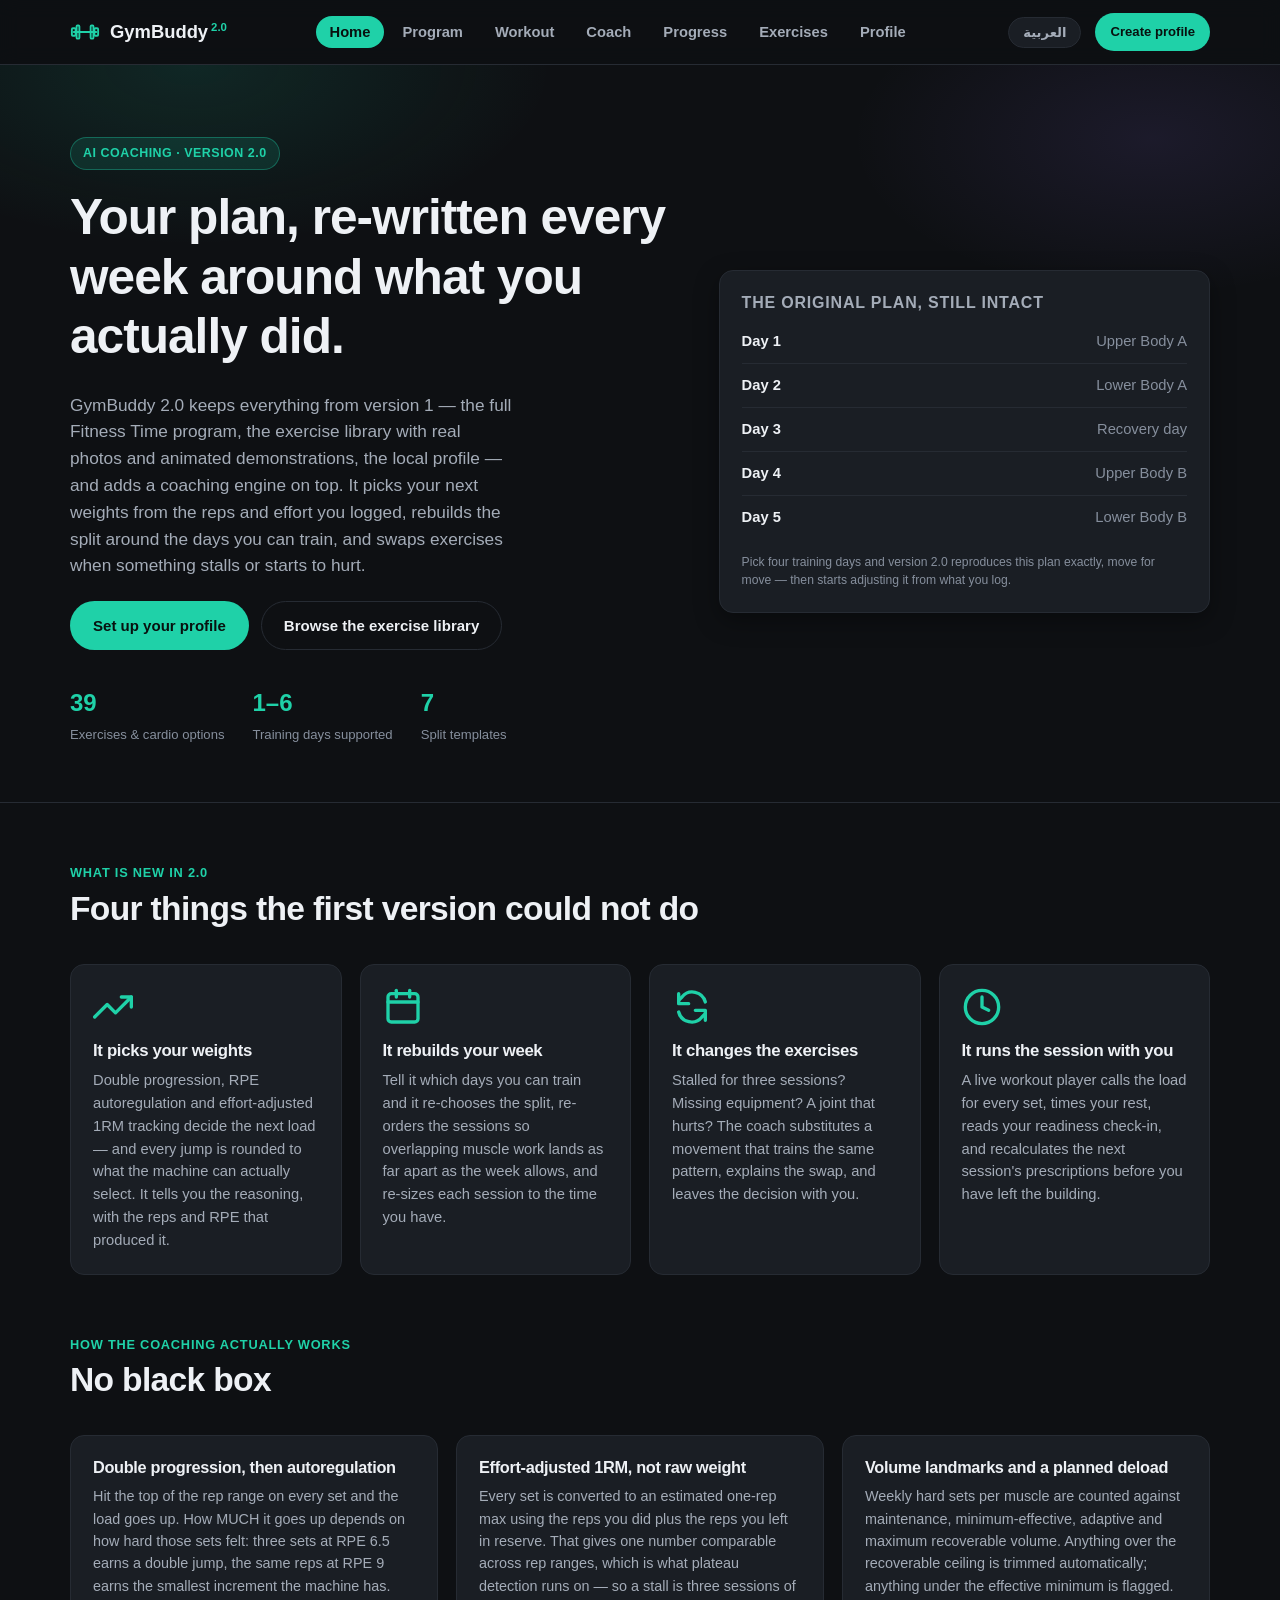
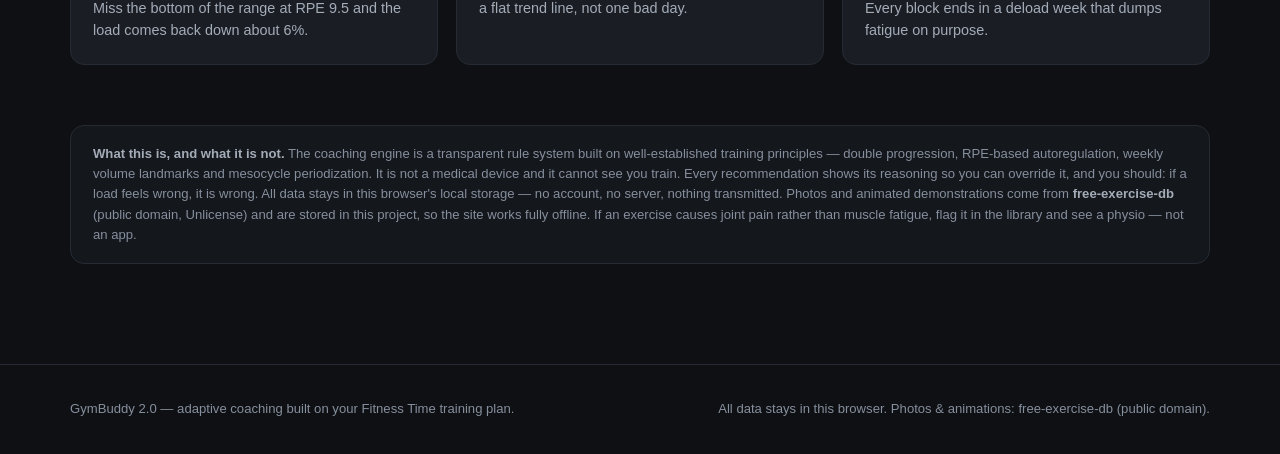
==== index.html @ 2e991cfe "Add Arabic with full RTL support, and fix what the site audit found Arabic ------ The whole app runs" ====
<!DOCTYPE html>
<html lang="en">
<head>
<meta charset="UTF-8">
<meta name="viewport" content="width=device-width, initial-scale=1.0">
<meta name="description" content="Adaptive AI coaching that picks your weights, rebuilds your split around your days, and adapts your workouts.">
<title data-i18n="home.metaTitle">GymBuddy 2.0 — Adaptive AI Coaching for Your Training Plan</title>
<link rel="icon" type="image/svg+xml" href="assets/img/favicon.svg">
<link rel="stylesheet" href="css/style.css">
</head>
<body>

<main id="main">
<header class="hero">
  <div class="wrap hero-grid">
    <div>
      <div class="eyebrow" data-i18n="home.eyebrow"></div>
      <h1 data-i18n="home.title"></h1>
      <p class="lead" data-i18n="home.lead"></p>
      <div class="hero-actions" id="heroActions"></div>
      <div class="hero-stats" id="heroStats"></div>
    </div>
    <div class="hero-card" id="heroCard"></div>
  </div>
</header>

<section>
  <div class="wrap">
    <div class="section-head">
      <div class="kicker" data-i18n="home.newTitle"></div>
      <h2 data-i18n="home.newSub"></h2>
    </div>
    <div class="grid grid-4">
      <div class="card feature-card">
        <svg class="icon" viewBox="0 0 24 24" fill="none" stroke="currentColor" stroke-width="2" stroke-linecap="round" stroke-linejoin="round"><polyline points="23 6 13.5 15.5 8.5 10.5 1 18"/><polyline points="17 6 23 6 23 12"/></svg>
        <h3 data-i18n="home.f1t"></h3>
        <p data-i18n="home.f1b"></p>
      </div>
      <div class="card feature-card">
        <svg class="icon" viewBox="0 0 24 24" fill="none" stroke="currentColor" stroke-width="2" stroke-linecap="round" stroke-linejoin="round"><rect x="3" y="4" width="18" height="17" rx="2"/><line x1="3" y1="9" x2="21" y2="9"/><line x1="8" y1="2" x2="8" y2="6"/><line x1="16" y1="2" x2="16" y2="6"/></svg>
        <h3 data-i18n="home.f2t"></h3>
        <p data-i18n="home.f2b"></p>
      </div>
      <div class="card feature-card">
        <svg class="icon" viewBox="0 0 24 24" fill="none" stroke="currentColor" stroke-width="2" stroke-linecap="round" stroke-linejoin="round"><path d="M4 4v6h6"/><path d="M20 20v-6h-6"/><path d="M20 9A8 8 0 0 0 6 6L4 8"/><path d="M4 15a8 8 0 0 0 14 3l2-2"/></svg>
        <h3 data-i18n="home.f3t"></h3>
        <p data-i18n="home.f3b"></p>
      </div>
      <div class="card feature-card">
        <svg class="icon" viewBox="0 0 24 24" fill="none" stroke="currentColor" stroke-width="2" stroke-linecap="round" stroke-linejoin="round"><circle cx="12" cy="12" r="10"/><polyline points="12 6 12 12 16 14"/></svg>
        <h3 data-i18n="home.f4t"></h3>
        <p data-i18n="home.f4b"></p>
      </div>
    </div>
  </div>
</section>

<section style="padding-top:0;">
  <div class="wrap">
    <div class="section-head">
      <div class="kicker" data-i18n="home.howTitle"></div>
      <h2 data-i18n="home.howSub"></h2>
    </div>
    <div class="grid grid-3" id="explainGrid"></div>
  </div>
</section>

<section style="padding-top:0;">
  <div class="wrap">
    <div class="disclaimer"><b data-i18n="home.disclaimerTitle"></b> <span data-i18n-html="home.disclaimer"></span></div>
  </div>
</section>
</main>

<script src="js/i18n.js"></script>
<script src="js/i18n/en.js"></script>
<script src="js/i18n/ar.js"></script>
<script src="js/i18n/content.ar.js"></script>
<script src="js/data.js"></script>
<script src="js/templates.js"></script>
<script src="js/engine/periodization.js"></script>
<script src="js/engine/progression.js"></script>
<script src="js/engine/scheduler.js"></script>
<script src="js/engine/adaptation.js"></script>
<script src="js/engine/coach.js"></script>
<script src="js/storage.js"></script>
<script src="js/ui.js"></script>
<script src="js/pages/index.js"></script>
</body>
</html>
---- css/style.css ----
/* ============================================================
   GymBuddy — Gymverse-inspired dark fitness theme
   ============================================================ */

:root{
  --bg: #0e1013;
  --bg-alt: #14171c;
  --card: #1a1e24;
  --card-hover: #20252c;
  --border: #262b33;
  --text: #eef1f5;
  --text-dim: #a4acb8;
  /* Was #6b7280, which measured 3.46:1 on a card — under the 4.5:1 AA floor
     for the body text it is actually used for (hints, sub-labels, table
     headers). #868f9d clears 4.7:1 against every surface in the theme. */
  --text-faint: #868f9d;
  --accent: #1fd1a8;
  --accent-dark: #14a884;
  --accent-soft: rgba(31,209,168,.12);
  --danger: #ff6b6b;
  --warn: #ffd43b;
  --radius: 14px;
  --radius-sm: 8px;
  --shadow: 0 8px 24px rgba(0,0,0,.35);
  --maxw: 1180px;
  font-family: -apple-system, BlinkMacSystemFont, "Segoe UI", Roboto, Helvetica, Arial, sans-serif;
}

*{ box-sizing: border-box; }
/* Form controls do not inherit typography from the page unless told to. Left
   alone they fall back to the browser default — which for a textarea is
   monospace, and monospace breaks Arabic letter joining. */
input, select, textarea, button{ font-family: inherit; font-size: inherit; }
html{ scroll-behavior: smooth; }
body{
  margin:0;
  background: var(--bg);
  color: var(--text);
  line-height: 1.55;
  -webkit-font-smoothing: antialiased;
}
img,svg{ display:block; max-width:100%; }
a{ color: inherit; text-decoration:none; }
h1,h2,h3,h4{ line-height:1.2; margin:0 0 .5em; font-weight:800; letter-spacing:-.02em; }
p{ margin:0 0 1em; color: var(--text-dim); }
ul{ margin:0; padding:0; }
button{ font-family:inherit; }

.wrap{
  max-width: var(--maxw);
  margin: 0 auto;
  padding: 0 20px;
}

/* ---------- Nav ---------- */
.nav{
  position: sticky; top:0; z-index: 50;
  background: rgba(14,16,19,.85);
  backdrop-filter: blur(10px);
  border-bottom: 1px solid var(--border);
}
.nav .wrap{
  display:flex; align-items:center; justify-content:space-between;
  height: 64px;
}
.brand{ display:flex; align-items:center; gap:10px; font-weight:800; font-size:1.15rem; }
.brand .mark{ width:30px; height:30px; color: var(--accent); }
.nav-links{ display:flex; gap:4px; list-style:none; align-items:center; }
.nav-links a{
  padding: 8px 14px; border-radius: 999px; font-weight:600; font-size:.92rem;
  color: var(--text-dim); transition:.15s;
}
.nav-links a:hover{ color: var(--text); background: var(--card); }
.nav-links a.active{ color:#08110f; background: var(--accent); }
.nav-toggle{ display:none; background:none; border:1px solid var(--border); color:var(--text); border-radius:8px; padding:8px 10px; }

/* Below 560px the header cannot fit a brand, a menu button, a language switch
   AND a call-to-action button: the CTA was running 53px past the viewport.
   It is redundant there anyway — Profile is in the menu, and every gated page
   already shows its own "set up your profile" button. */
@media (max-width: 560px){
  .nav .wrap{ gap:8px; padding:0 14px; }
  .brand{ font-size:1rem; min-width:0; }
  .brand .mark{ width:26px; height:26px; }
  .nav .wrap > .btn-primary{ display:none; }
  .lang-switch{ padding:6px 11px; font-size:.78rem; }
}

@media (max-width: 1020px){
  .nav-toggle{ display:block; }
  .nav-links{
    position:absolute; top:64px; left:0; right:0; flex-direction:column; align-items:stretch;
    background: var(--bg-alt); border-bottom:1px solid var(--border); padding:10px; gap:2px;
    display:none; z-index:60;
  }
  .nav-links.open{ display:flex; }
  .nav-links a{ padding:12px 14px; }
}

/* ---------- Hero ---------- */
.hero{
  padding: 72px 0 56px;
  background:
    radial-gradient(600px 300px at 15% 0%, var(--accent-soft), transparent 60%),
    radial-gradient(500px 260px at 90% 10%, rgba(151,117,250,.10), transparent 60%);
  border-bottom: 1px solid var(--border);
}
.hero-grid{ display:grid; grid-template-columns: 1.1fr .9fr; gap: 48px; align-items:center; }
@media (max-width: 860px){ .hero-grid{ grid-template-columns: 1fr; } }
.eyebrow{
  display:inline-flex; align-items:center; gap:8px;
  color: var(--accent); background: var(--accent-soft);
  border:1px solid rgba(31,209,168,.35);
  padding:6px 12px; border-radius:999px; font-size:.78rem; font-weight:700;
  letter-spacing:.04em; text-transform:uppercase; margin-bottom:18px;
}
.hero h1{ font-size: clamp(2rem, 5vw, 3.1rem); }
.hero .lead{ font-size:1.08rem; max-width: 46ch; }
.hero-actions{ display:flex; gap:12px; flex-wrap:wrap; margin-top:22px; }
.hero-stats{ display:flex; gap:28px; margin-top:34px; flex-wrap:wrap; }
.hero-stats .stat b{ display:block; font-size:1.5rem; color:var(--accent); }
.hero-stats .stat span{ color:var(--text-faint); font-size:.82rem; }

.hero-card{
  background: var(--card); border:1px solid var(--border); border-radius: var(--radius);
  padding: 22px; box-shadow: var(--shadow);
}
.hero-card h3, .hero-card h2{ font-size:1rem; color:var(--text-dim); text-transform:uppercase; letter-spacing:.05em; margin:0 0 .5em; }
.hero-card .day-row{ display:flex; justify-content:space-between; padding:10px 0; border-top:1px solid var(--border); font-size:.92rem; }
.hero-card .day-row:first-of-type{ border-top:none; }
.hero-card .day-row b{ color:var(--text); }
.hero-card .day-row span{ color:var(--text-faint); }

/* ---------- Buttons ---------- */
.btn{
  display:inline-flex; align-items:center; justify-content:center; gap:8px;
  padding: 12px 22px; border-radius: 999px; font-weight:700; font-size:.94rem;
  border:1px solid transparent; cursor:pointer; transition:.15s; white-space:nowrap;
}
.btn-primary{ background: var(--accent); color:#08110f; }
.btn-primary:hover{ background: var(--accent-dark); }
.btn-ghost{ background: transparent; border-color: var(--border); color: var(--text); }
.btn-ghost:hover{ background: var(--card); }
.btn-danger{ background: transparent; border-color: rgba(255,107,107,.4); color: var(--danger); }
.btn-danger:hover{ background: rgba(255,107,107,.1); }
.btn-sm{ padding:8px 14px; font-size:.82rem; }
.btn:disabled{ opacity:.5; cursor:not-allowed; }

/* ---------- Sections ---------- */
section{ padding: 60px 0; }
.section-head{ max-width: 640px; margin-bottom: 34px; }
.section-head .kicker{ color: var(--accent); font-weight:700; font-size:.8rem; text-transform:uppercase; letter-spacing:.06em; }
.section-head h2{ font-size: clamp(1.5rem, 3vw, 2.1rem); margin-top:6px; }

.grid{ display:grid; gap:18px; }
.grid-3{ grid-template-columns: repeat(3, 1fr); }
.grid-4{ grid-template-columns: repeat(4, 1fr); }
@media (max-width:900px){ .grid-3,.grid-4{ grid-template-columns: repeat(2,1fr); } }
@media (max-width:600px){ .grid-3,.grid-4{ grid-template-columns: 1fr; } }

.card{
  background: var(--card); border:1px solid var(--border); border-radius: var(--radius);
  padding: 22px; transition:.15s;
}
.card:hover{ border-color: rgba(31,209,168,.35); }
.feature-card .icon{ width:40px; height:40px; color: var(--accent); margin-bottom:14px; }
.feature-card h3{ font-size:1.05rem; }
.feature-card p{ font-size:.92rem; margin:0; }

/* ---------- Badges / tags ---------- */
.badge{
  display:inline-flex; align-items:center; gap:6px;
  padding:4px 10px; border-radius:999px; font-size:.72rem; font-weight:700;
  text-transform:uppercase; letter-spacing:.03em;
  background: color-mix(in srgb, var(--accent-cat, var(--accent)) 16%, transparent);
  color: var(--accent-cat, var(--accent));
  border:1px solid color-mix(in srgb, var(--accent-cat, var(--accent)) 35%, transparent);
}

/* ---------- Filters bar ---------- */
.filters{ display:flex; flex-wrap:wrap; gap:8px; margin-bottom: 26px; }
.chip{
  padding:8px 16px; border-radius:999px; background: var(--card); border:1px solid var(--border);
  color: var(--text-dim); font-size:.84rem; font-weight:600; cursor:pointer; transition:.15s;
}
.chip:hover{ color: var(--text); }
.chip.active{ background: var(--accent); border-color: var(--accent); color:#08110f; }
.search-input{
  flex:1; min-width:180px; background: var(--card); border:1px solid var(--border); color:var(--text);
  padding:10px 16px; border-radius:999px; font-size:.9rem;
}
.search-input:focus{ outline:2px solid var(--accent); }

/* ---------- Exercise cards ---------- */
.ex-card{
  background: var(--card); border:1px solid var(--border); border-radius: var(--radius);
  overflow:hidden; cursor:pointer; transition:.15s; display:flex; flex-direction:column;
}
.ex-card:hover{ transform: translateY(-3px); border-color: color-mix(in srgb, var(--accent-cat) 50%, var(--border)); box-shadow: var(--shadow); }
.ex-media{
  position: relative; overflow: hidden;
  aspect-ratio: 4/3; background: var(--bg-alt);
  display:flex; align-items:center; justify-content:center;
  border-bottom:1px solid var(--border);
  color: var(--accent-cat, var(--accent));
}
.ex-media .ex-photo{
  width:100%; height:100%; object-fit: cover; display:block;
  transition: transform .25s ease;
}
.ex-card:hover .ex-media .ex-photo{ transform: scale(1.04); }
.ex-media .play-badge{
  position:absolute; right:8px; bottom:8px; z-index:2;
  background: rgba(8,17,15,.78); color: var(--accent);
  border:1px solid rgba(31,209,168,.4);
  padding:3px 9px; border-radius:999px; font-size:.68rem; font-weight:800;
  letter-spacing:.04em; backdrop-filter: blur(4px);
}
.ex-card:hover .ex-media .play-badge{ background: var(--accent); color:#08110f; border-color: var(--accent); }
/* SVG diagram fallback, shown only if a photo fails to load */
.ex-media .icon-fallback{ display:none; }
.ex-media .icon-fallback svg{ width:56%; height:56%; }
.ex-card.no-photo .ex-media .ex-photo,
.ex-card.no-photo .ex-media .play-badge{ display:none; }
.ex-card.no-photo .ex-media .icon-fallback{
  display:flex; align-items:center; justify-content:center; width:100%; height:100%;
}

/* Animated demonstration inside the detail modal */
.gif-figure{ margin:0 0 20px; }
.gif-figure img{
  width:100%; border-radius: var(--radius-sm); border:1px solid var(--border);
  background: var(--card); display:block;
}
.gif-figure figcaption{
  margin-top:8px; font-size:.78rem; color: var(--text-faint); line-height:1.45;
}
.ex-body{ padding:16px; display:flex; flex-direction:column; gap:8px; flex:1; }
.ex-body h3{ font-size:1rem; margin:0; }
.ex-meta{ display:flex; gap:6px; flex-wrap:wrap; }
.ex-sets{ margin-top:auto; font-size:.82rem; color: var(--text-faint); }
.ex-sets b{ color: var(--text-dim); }

/* ---------- Modal ---------- */
.modal-overlay{
  position: fixed; inset:0; background: rgba(5,6,8,.7); backdrop-filter: blur(3px);
  display:none; align-items:flex-start; justify-content:center; padding: 40px 16px; z-index:100; overflow-y:auto;
}
.modal-overlay.open{ display:flex; }
.modal{
  position: relative;
  background: var(--bg-alt); border:1px solid var(--border); border-radius: var(--radius);
  max-width: 640px; width:100%; box-shadow: var(--shadow); animation: pop .15s ease-out;
}
@keyframes pop{ from{ transform: translateY(8px); opacity:0; } to{ transform:none; opacity:1; } }
.modal-head{ display:flex; align-items:flex-start; justify-content:space-between; padding: 20px 22px; border-bottom:1px solid var(--border); gap:16px; }
.modal-head .m-icon{ width:64px; height:64px; flex:none; padding:10px; border-radius: var(--radius-sm); background: var(--card); color: var(--accent-cat, var(--accent)); }
.modal-close{ background:none; border:none; color: var(--text-faint); font-size:1.4rem; cursor:pointer; line-height:1; padding:4px; }
.modal-close:hover{ color: var(--text); }
.modal-body{ padding: 20px 22px 26px; }
.modal-body h4{ font-size:.78rem; text-transform:uppercase; letter-spacing:.05em; color: var(--text-faint); margin:18px 0 8px; }
.modal-body h4:first-child{ margin-top:0; }
.modal-body ol, .modal-body ul.tips{ margin:0; padding-inline-start: 20px; color: var(--text-dim); font-size:.92rem; }
.modal-body ol li, .modal-body ul.tips li{ margin-bottom:6px; }
.source-note{ margin-top:18px; padding:10px 14px; background: var(--card); border:1px solid var(--border); border-radius: var(--radius-sm); font-size:.78rem; color: var(--text-faint); }

/* ---------- Program page ---------- */
.day-card{ background: var(--card); border:1px solid var(--border); border-radius: var(--radius); margin-bottom:18px; overflow:hidden; }
.day-head{ display:flex; align-items:center; justify-content:space-between; padding:18px 22px; background: var(--bg-alt); border-bottom:1px solid var(--border); gap: 14px; flex-wrap:wrap; }
.day-head h3{ margin:0; font-size:1.1rem; }
.day-head .day-sub{ color: var(--text-faint); font-size:.82rem; }
.day-progress{ display:flex; align-items:center; gap:10px; font-size:.8rem; color: var(--text-dim); }
.day-progress .bar{ width:110px; height:6px; background: var(--border); border-radius:99px; overflow:hidden; }
.day-progress .bar i{ display:block; height:100%; background: var(--accent); width:0%; transition:.2s; }

table.ex-table{ width:100%; border-collapse: collapse; }
table.ex-table th{ text-align:start; font-size:.72rem; text-transform:uppercase; letter-spacing:.05em; color: var(--text-faint); padding:10px 22px; border-bottom:1px solid var(--border); }
table.ex-table td{ padding: 12px 22px; border-bottom:1px solid var(--border); font-size:.92rem; }
table.ex-table tr:last-child td{ border-bottom:none; }
table.ex-table tr:hover td{ background: rgba(255,255,255,.02); }
.ex-name-link{ font-weight:600; cursor:pointer; display:flex; align-items:center; gap:12px; }
.ex-name-link:hover{ color: var(--accent); }
.row-thumb{
  width:52px; height:39px; flex:none; object-fit: cover;
  border-radius:6px; border:1px solid var(--border); background: var(--bg-alt);
}
.ex-name-link:hover .row-thumb{ border-color: var(--accent); }
.check-cell{ width:36px; }
.check{ width:20px; height:20px; border-radius:6px; border:1.5px solid var(--border); background:transparent; cursor:pointer; display:flex; align-items:center; justify-content:center; color:#08110f; }
.check.done{ background: var(--accent); border-color: var(--accent); }
.rest-row td{ padding: 20px 22px; color: var(--text-dim); font-style: italic; }

.notes-box{ background: var(--card); border:1px solid var(--border); border-radius: var(--radius); padding: 22px; }
.notes-box ul{ padding-inline-start:20px; color: var(--text-dim); font-size:.92rem; }
.notes-box li{ margin-bottom:8px; }
.guideline-grid{ display:grid; grid-template-columns: repeat(2,1fr); gap:14px; }
@media (max-width:700px){ .guideline-grid{ grid-template-columns:1fr; } }
.guideline{ background: var(--card); border:1px solid var(--border); border-radius: var(--radius-sm); padding:16px; }
.guideline b{ display:block; color: var(--accent); font-size:.8rem; text-transform:uppercase; letter-spacing:.04em; margin-bottom:6px; }
.guideline p{ margin:0; font-size:.88rem; }

/* ---------- Forms ---------- */
.form-grid{ display:grid; grid-template-columns: repeat(2,1fr); gap:14px; }
@media (max-width:600px){ .form-grid{ grid-template-columns:1fr; } }
.field{ display:flex; flex-direction:column; gap:6px; }
.field.full{ grid-column: 1 / -1; }
.field label{ font-size:.78rem; color: var(--text-faint); font-weight:600; }
.field input, .field select{
  background: var(--bg-alt); border:1px solid var(--border); color: var(--text);
  padding:10px 12px; border-radius: var(--radius-sm); font-size:.92rem;
}
.field input:focus, .field select:focus{ outline:2px solid var(--accent); }
.hint{ font-size:.76rem; color: var(--text-faint); }
.form-actions{ display:flex; gap:10px; margin-top:18px; flex-wrap:wrap; }

/* ---------- Profile page ---------- */
.profile-empty{ text-align:center; padding: 70px 20px; }
.profile-empty .icon-lg{ width:64px; height:64px; margin:0 auto 18px; color: var(--accent); }
.profile-shell{ display:grid; grid-template-columns: 300px 1fr; gap: 22px; align-items:start; }
/* Grid and flex children default to min-width:auto, which lets a single long
   word push a column wider than the viewport. */
.profile-shell > *, .workout-shell > *, .session-grid > *, .kpi-grid > *{ min-width: 0; }
.ex-line .nm, .rx-name, .log-entry .n{ min-width: 0; }
@media (max-width:860px){ .profile-shell{ grid-template-columns:1fr; } }
.profile-card{ text-align:center; }
.avatar{
  width:78px; height:78px; border-radius:50%; margin: 0 auto 14px;
  background: linear-gradient(135deg, var(--accent), #14a884);
  display:flex; align-items:center; justify-content:center; font-weight:800; font-size:1.6rem; color:#08110f;
}
.profile-card .name{ font-size:1.15rem; font-weight:800; }
.profile-card .meta{ color: var(--text-faint); font-size:.84rem; margin-bottom:16px; }
.profile-switch{ margin-top:16px; padding-top:16px; border-top:1px solid var(--border); text-align:start; }
.profile-switch .plist{ list-style:none; display:flex; flex-direction:column; gap:6px; margin-bottom:10px; }
.profile-switch .plist button{ width:100%; text-align:start; background: var(--bg-alt); border:1px solid var(--border); color:var(--text-dim); padding:8px 10px; border-radius:8px; cursor:pointer; font-size:.84rem; }
.profile-switch .plist button.active{ border-color: var(--accent); color: var(--text); }

.stat-row{ display:grid; grid-template-columns: repeat(4,1fr); gap:14px; margin-bottom:20px; }
@media (max-width:700px){ .stat-row{ grid-template-columns: repeat(2,1fr); } }
.stat-tile{ background: var(--card); border:1px solid var(--border); border-radius: var(--radius-sm); padding:16px; }
.stat-tile b{ display:block; font-size:1.4rem; }
.stat-tile span{ color: var(--text-faint); font-size:.76rem; text-transform:uppercase; letter-spacing:.04em; }

.tabs{ display:flex; gap:4px; border-bottom:1px solid var(--border); margin-bottom:20px; }
.tab-btn{ background:none; border:none; color: var(--text-faint); padding:10px 16px; font-weight:700; cursor:pointer; font-size:.9rem; border-bottom:2px solid transparent; }
.tab-btn.active{ color: var(--text); border-color: var(--accent); }
.tab-panel{ display:none; }
.tab-panel.active{ display:block; }

.weight-form{ display:flex; gap:10px; margin-bottom:18px; flex-wrap:wrap; align-items:flex-end; }
table.log-table{ width:100%; border-collapse: collapse; font-size:.88rem; }
table.log-table th{ text-align:start; color: var(--text-faint); font-size:.72rem; text-transform:uppercase; padding:8px 4px; border-bottom:1px solid var(--border); }
table.log-table td{ padding:8px 4px; border-bottom:1px solid var(--border); color: var(--text-dim); }

canvas#weightChart{ width:100%; height:180px; margin-bottom:18px; }

/* ---------- Disclaimer / footer ---------- */
.disclaimer{ background: var(--bg-alt); border:1px solid var(--border); border-radius: var(--radius); padding:18px 22px; font-size:.82rem; color: var(--text-faint); }
.disclaimer b{ color: var(--text-dim); }

footer{ border-top:1px solid var(--border); padding: 34px 0; margin-top: 40px; }
footer .wrap{ display:flex; justify-content:space-between; align-items:center; flex-wrap:wrap; gap:12px; color: var(--text-faint); font-size:.82rem; }

.empty-state{ text-align:center; padding: 40px 20px; color: var(--text-faint); }

/* ============================================================================
   ==  GymBuddy 2.0 — coaching UI  ============================================
   ============================================================================
   Everything above is the v1 theme, unchanged. Below are the components the
   coaching features needed: the nav user chip, coach cards, the prescription
   table, the live workout player, volume bars and the analytics grid.
   ============================================================================ */

:root{
  --good: #1fd1a8;
  --good-soft: rgba(31,209,168,.13);
  --warn-soft: rgba(255,212,59,.12);
  --danger-soft: rgba(255,107,107,.12);
  --info: #4dabf7;
  --info-soft: rgba(77,171,247,.12);
  --purple: #9775fa;
}

/* ---------- Nav additions ---------- */
.brand .ver{
  font-size:.62em; vertical-align:super; color:var(--accent);
  margin-left:3px; letter-spacing:0;
}
.nav .wrap{ gap:14px; }
.nav-links{ flex:1; justify-content:center; }
.nav-user{
  display:flex; align-items:center; gap:9px; padding:5px 12px 5px 6px;
  border:1px solid var(--border); border-radius:999px; background:var(--card);
  transition:.15s; flex:none;
}
.nav-user:hover{ border-color:var(--accent); }
.nav-avatar{
  width:28px; height:28px; border-radius:50%; flex:none;
  background:linear-gradient(135deg,var(--accent),var(--accent-dark));
  color:#08110f; font-weight:800; font-size:.85rem;
  display:flex; align-items:center; justify-content:center;
}
.nav-user-meta{ display:flex; flex-direction:column; line-height:1.15; }
.nav-user-meta b{ font-size:.82rem; }
.nav-user-meta span{ font-size:.68rem; color:var(--text-faint); }
@media (max-width:1080px){ .nav-user-meta{ display:none; } .nav-user{ padding:5px; } }
@media (max-width:860px){ .nav-links{ justify-content:flex-start; } }

/* ---------- Gate / empty ---------- */
.gate{ text-align:center; padding:80px 20px; max-width:520px; margin:0 auto; }
.gate svg{ width:56px; height:56px; margin:0 auto 18px; color:var(--accent); }
.gate p{ margin-bottom:22px; }

/* ---------- Toast ---------- */
.toast-host{ position:fixed; left:50%; bottom:26px; transform:translateX(-50%); z-index:400; pointer-events:none; }
.toast{
  background:var(--bg-alt); border:1px solid var(--border); border-left:3px solid var(--accent);
  color:var(--text); padding:12px 18px; border-radius:var(--radius-sm);
  box-shadow:var(--shadow); font-size:.9rem; max-width:88vw;
  animation:toastIn .18s ease-out;
}
.toast.error{ border-left-color:var(--danger); }
.toast.warn{ border-left-color:var(--warn); }
@keyframes toastIn{ from{ transform:translateY(10px); opacity:0; } to{ transform:none; opacity:1; } }

/* ---------- Pills & badges ---------- */
.pill{
  display:inline-flex; align-items:center; gap:5px; padding:3px 10px; border-radius:999px;
  font-size:.7rem; font-weight:800; text-transform:uppercase; letter-spacing:.04em; white-space:nowrap;
}
.pill.good{ background:var(--good-soft); color:var(--good); border:1px solid rgba(31,209,168,.32); }
.pill.warn{ background:var(--warn-soft); color:var(--warn); border:1px solid rgba(255,212,59,.32); }
.pill.info{ background:var(--info-soft); color:var(--info); border:1px solid rgba(77,171,247,.32); }
.pill.neutral{ background:var(--card); color:var(--text-dim); border:1px solid var(--border); }

/* ---------- Thumbnails ---------- */
.thumb{
  width:52px; height:40px; flex:none; object-fit:cover; border-radius:7px;
  border:1px solid var(--border); background:var(--bg-alt);
}
.thumb.broken{ visibility:hidden; }
.thumb.diagram{
  display:flex; align-items:center; justify-content:center;
  color:var(--accent-cat,var(--accent)); padding:5px;
}
.thumb.diagram svg{ width:100%; height:100%; }
.thumb.lg{ width:78px; height:60px; }

/* ---------- Phase strip ---------- */
.phase-strip{
  display:flex; gap:8px; margin:0 0 20px; flex-wrap:wrap;
}
.phase-week{
  flex:1; min-width:110px; padding:12px 14px; border-radius:var(--radius-sm);
  background:var(--card); border:1px solid var(--border);
}
/* The current week tints its card with accent-soft, which lifts the background
   enough that --text-faint drops to 4.08:1 — just under AA. */
.phase-week b{ display:block; font-size:.72rem; text-transform:uppercase; letter-spacing:.05em; color:var(--text-dim); }
.phase-week span{ font-size:.94rem; font-weight:700; }
.phase-week.current{ border-color:var(--accent); background:var(--accent-soft); }
.phase-week.current span{ color:var(--accent); }
.phase-week.deload{ border-style:dashed; }

.phase-banner{
  display:flex; gap:16px; align-items:flex-start;
  background:var(--card); border:1px solid var(--border); border-left:3px solid var(--accent);
  border-radius:var(--radius); padding:18px 22px; margin-bottom:24px;
}
.phase-banner.deload{ border-left-color:var(--warn); }
.phase-banner h3{ margin:0 0 6px; font-size:1rem; }
.phase-banner p{ margin:0; font-size:.9rem; }

/* ---------- Day picker ---------- */
.day-picker{ display:flex; gap:8px; flex-wrap:wrap; margin-bottom:8px; }
.day-btn{
  flex:1; min-width:72px; padding:14px 8px; border-radius:var(--radius-sm);
  background:var(--card); border:1px solid var(--border); color:var(--text-dim);
  font-weight:700; font-size:.9rem; cursor:pointer; transition:.14s; text-align:center;
}
.day-btn:hover{ color:var(--text); border-color:var(--text-faint); }
.day-btn.on{ background:var(--accent); border-color:var(--accent); color:#08110f; }
.day-btn small{ display:block; font-size:.66rem; font-weight:600; opacity:.72; margin-top:2px; }

.picker-summary{
  display:flex; gap:22px; flex-wrap:wrap; align-items:center;
  background:var(--bg-alt); border:1px solid var(--border); border-radius:var(--radius-sm);
  padding:14px 18px; margin:14px 0 6px; font-size:.88rem; color:var(--text-dim);
}
.picker-summary b{ color:var(--text); }

/* ---------- Coach cards ---------- */
.coach-list{ display:flex; flex-direction:column; gap:14px; }
.coach-card{
  background:var(--card); border:1px solid var(--border); border-left:3px solid var(--border);
  border-radius:var(--radius); padding:18px 20px;
}
.coach-card.sev-action{ border-left-color:var(--accent); background:linear-gradient(90deg,var(--accent-soft),transparent 40%),var(--card); }
.coach-card.sev-good{ border-left-color:var(--good); }
.coach-card.sev-warn{ border-left-color:var(--warn); }
.coach-card.sev-info{ border-left-color:var(--info); }
.coach-card .ch{ display:flex; align-items:flex-start; justify-content:space-between; gap:14px; margin-bottom:8px; }
.coach-card h3{ margin:0; font-size:1rem; }
.coach-card p{ margin:0; font-size:.9rem; white-space:pre-line; }
.coach-card .ca{ display:flex; gap:10px; margin-top:14px; flex-wrap:wrap; }
.coach-cat{
  font-size:.66rem; text-transform:uppercase; letter-spacing:.06em; font-weight:800;
  color:var(--text-faint); white-space:nowrap;
}

/* ---------- Prescription table ---------- */
.rx-table{ width:100%; border-collapse:collapse; }
.rx-table th{
  text-align:start; font-size:.7rem; text-transform:uppercase; letter-spacing:.05em;
  color:var(--text-faint); padding:10px 12px; border-bottom:1px solid var(--border); font-weight:700;
}
.rx-table td{ padding:12px; border-bottom:1px solid var(--border); font-size:.9rem; vertical-align:middle; }
.rx-table tr:last-child td{ border-bottom:none; }
.rx-table tr.rx-row{ cursor:pointer; }
.rx-table tr.rx-row:hover td{ background:rgba(255,255,255,.025); }
.rx-name{ display:flex; align-items:center; gap:12px; font-weight:600; }
.rx-load{ font-weight:800; font-size:1rem; white-space:nowrap; }
.rx-load .delta{ font-size:.76rem; font-weight:700; margin-left:6px; }
.rx-load .delta.up{ color:var(--good); }
.rx-load .delta.down{ color:var(--warn); }
.rx-why{ background:var(--bg-alt); }
.rx-why td{ padding:16px 18px 18px 62px; font-size:.88rem; color:var(--text-dim); }
.rx-why .ev{
  margin-top:10px; display:flex; gap:16px; flex-wrap:wrap;
  font-size:.78rem; color:var(--text-faint); font-variant-numeric:tabular-nums;
}
.rx-why .ev b{ color:var(--text-dim); }

/* ---------- Session cards ---------- */
.session-grid{ display:grid; gap:16px; grid-template-columns:repeat(auto-fill,minmax(340px,1fr)); }
.session-card{
  background:var(--card); border:1px solid var(--border); border-radius:var(--radius); overflow:hidden;
  display:flex; flex-direction:column;
}
.session-card.today{ border-color:var(--accent); box-shadow:0 0 0 1px var(--accent-soft); }
.session-card .sh{
  padding:16px 20px; background:var(--bg-alt); border-bottom:1px solid var(--border);
  display:flex; justify-content:space-between; align-items:flex-start; gap:12px;
}
.session-card .sh h3{ margin:0 0 3px; font-size:1.02rem; }
.session-card .sh .sub{ font-size:.76rem; color:var(--text-faint); }
.session-card .sb{ padding:6px 0; flex:1; }
.session-card .sf{ padding:14px 20px; border-top:1px solid var(--border); display:flex; gap:10px; align-items:center; flex-wrap:wrap; }
.ex-line{
  display:flex; align-items:center; gap:12px; padding:9px 20px; font-size:.88rem;
}
.ex-line:hover{ background:rgba(255,255,255,.02); }
.ex-line .nm{ flex:1; min-width:0; }
.ex-line .nm b{ display:block; font-weight:600; overflow:hidden; text-overflow:ellipsis; white-space:nowrap; }
.ex-line .nm span{ font-size:.74rem; color:var(--text-faint); }
.ex-line .ld{ text-align:right; white-space:nowrap; font-variant-numeric:tabular-nums; }
.ex-line .ld b{ display:block; font-weight:800; }
.ex-line .ld span{ font-size:.72rem; color:var(--text-faint); }
.rest-card{ border-style:dashed; }
.rest-card .sb{ padding:20px; color:var(--text-dim); font-size:.9rem; font-style:italic; }

/* ---------- Volume bars ---------- */
.vol-row{ display:grid; grid-template-columns:88px 1fr 74px 92px; gap:12px; align-items:center; padding:8px 0; }
@media (max-width:640px){ .vol-row{ grid-template-columns:70px 1fr 62px; } .vol-row .vol-status{ display:none; } }
.vol-label{ font-size:.84rem; font-weight:600; }
.vol-track{ position:relative; height:12px; background:var(--bg-alt); border:1px solid var(--border); border-radius:99px; overflow:hidden; }
.vol-zone{ position:absolute; top:0; bottom:0; background:rgba(31,209,168,.12); }
.vol-mark{ position:absolute; top:-2px; bottom:-2px; width:2px; background:var(--danger); opacity:.6; z-index:2; }
.vol-fill{ position:absolute; left:0; top:0; bottom:0; border-radius:99px; background:var(--accent); }
.vol-fill.status-under, .vol-fill.status-maintenance{ background:var(--warn); }
.vol-fill.status-optimal{ background:var(--good); }
.vol-fill.status-high{ background:var(--purple); }
.vol-fill.status-excessive{ background:var(--danger); }
.vol-val{ font-size:.86rem; font-weight:700; font-variant-numeric:tabular-nums; }
.vol-val span{ font-size:.7rem; color:var(--text-faint); font-weight:600; margin-left:4px; }
.vol-status{ font-size:.68rem; text-transform:uppercase; letter-spacing:.05em; font-weight:800; }
.vol-status.status-optimal{ color:var(--good); }
.vol-status.status-under,.vol-status.status-maintenance{ color:var(--warn); }
.vol-status.status-high{ color:var(--purple); }
.vol-status.status-excessive{ color:var(--danger); }
.vol-legend{ display:flex; gap:18px; flex-wrap:wrap; font-size:.74rem; color:var(--text-faint); margin-top:14px; }

/* ---------- Live workout player ---------- */
.workout-shell{ display:grid; grid-template-columns:1fr 300px; gap:22px; align-items:start; }
@media (max-width:980px){ .workout-shell{ grid-template-columns:1fr; } }

.rest-bar{
  position:sticky; top:64px; z-index:40; margin:-8px 0 18px;
  background:var(--bg-alt); border:1px solid var(--accent); border-radius:var(--radius);
  padding:14px 20px; display:flex; align-items:center; gap:18px; box-shadow:var(--shadow);
}
.rest-bar.hidden{ display:none; }
.rest-bar .t{ font-size:1.6rem; font-weight:800; font-variant-numeric:tabular-nums; color:var(--accent); min-width:76px; }
.rest-bar .lbl{ flex:1; font-size:.86rem; color:var(--text-dim); }
.rest-bar .lbl b{ color:var(--text); display:block; }
.rest-bar .bar{ position:absolute; left:0; bottom:0; height:3px; background:var(--accent); border-radius:0 0 var(--radius) var(--radius); transition:width .3s linear; }

.wo-card{
  background:var(--card); border:1px solid var(--border); border-radius:var(--radius);
  margin-bottom:16px; overflow:hidden;
}
.wo-card.done{ opacity:.62; }
.wo-card.active{ border-color:var(--accent); }
.wo-head{ display:flex; gap:14px; padding:16px 18px; align-items:center; border-bottom:1px solid var(--border); }
.wo-head .meta{ flex:1; min-width:0; }
.wo-head h3{ margin:0 0 4px; font-size:1rem; }
.wo-head .sub{ font-size:.76rem; color:var(--text-faint); }
.wo-target{ text-align:right; white-space:nowrap; }
.wo-target b{ display:block; font-size:1.2rem; font-weight:800; }
.wo-target span{ font-size:.74rem; color:var(--text-faint); }

.wo-why{
  padding:12px 18px; background:var(--bg-alt); border-bottom:1px solid var(--border);
  font-size:.85rem; color:var(--text-dim);
}
.wo-why summary{ cursor:pointer; font-weight:700; color:var(--accent); font-size:.8rem; list-style:none; }
.wo-why summary::-webkit-details-marker{ display:none; }
.wo-why summary::before{ content:"▸ "; }
.wo-why[open] summary::before{ content:"▾ "; }
.wo-why .body{ margin-top:10px; }
.wo-cue{
  padding:11px 18px; font-size:.85rem; color:var(--accent);
  background:var(--accent-soft); border-bottom:1px solid var(--border);
}
.wo-warmup{ padding:10px 18px; font-size:.78rem; color:var(--text-faint); border-bottom:1px solid var(--border); }
.wo-warmup b{ color:var(--text-dim); }

.set-row{
  display:grid; grid-template-columns:38px 1fr 1fr 1fr auto; gap:10px;
  align-items:center; padding:10px 18px; border-bottom:1px solid var(--border);
}
.set-row:last-child{ border-bottom:none; }
.set-row.logged{ background:rgba(31,209,168,.05); }
.set-no{ font-weight:800; color:var(--text-faint); font-size:.86rem; }
.set-row .f{ display:flex; flex-direction:column; gap:3px; }
.set-row .f label{ font-size:.62rem; text-transform:uppercase; letter-spacing:.04em; color:var(--text-faint); font-weight:700; }
.set-row input, .set-row select{
  background:var(--bg-alt); border:1px solid var(--border); color:var(--text);
  padding:8px 10px; border-radius:7px; font-size:.9rem; width:100%; font-variant-numeric:tabular-nums;
}
.set-row input:focus, .set-row select:focus{ outline:2px solid var(--accent); }
.set-row .log-btn{
  background:var(--accent); border:none; color:#08110f; font-weight:800; font-size:.8rem;
  padding:9px 14px; border-radius:8px; cursor:pointer; white-space:nowrap;
}
.set-row .log-btn.undo{ background:transparent; border:1px solid var(--border); color:var(--text-faint); font-weight:700; }
@media (max-width:560px){
  .set-row{ grid-template-columns:26px 1fr 1fr 1fr; row-gap:8px; }
  .set-row .log-btn{ grid-column:1 / -1; }
}

.wo-side .card{ margin-bottom:16px; }
.wo-side h4{ font-size:.72rem; text-transform:uppercase; letter-spacing:.06em; color:var(--text-faint); margin:0 0 12px; }
.wo-progress-ring{ display:flex; align-items:center; gap:16px; }
.wo-progress-ring .num{ font-size:2rem; font-weight:800; line-height:1; }
.wo-progress-ring .num span{ font-size:.9rem; color:var(--text-faint); font-weight:600; }

.readiness-q{ margin-bottom:18px; }
.readiness-q label{ font-size:.86rem; font-weight:600; display:block; margin-bottom:8px; }
.readiness-scale{ display:flex; gap:6px; }
.readiness-scale button{
  flex:1; padding:11px 0; border-radius:8px; background:var(--bg-alt);
  border:1px solid var(--border); color:var(--text-dim); font-weight:700; cursor:pointer; transition:.12s;
}
.readiness-scale button:hover{ color:var(--text); }
.readiness-scale button.on{ background:var(--accent); border-color:var(--accent); color:#08110f; }
.readiness-ends{ display:flex; justify-content:space-between; font-size:.7rem; color:var(--text-faint); margin-top:5px; }

/* ---------- Analytics ---------- */
.kpi-grid{ display:grid; grid-template-columns:repeat(auto-fit,minmax(160px,1fr)); gap:14px; margin-bottom:26px; }
.kpi{ background:var(--card); border:1px solid var(--border); border-radius:var(--radius-sm); padding:18px; }
.kpi b{ display:block; font-size:1.7rem; font-weight:800; line-height:1.1; }
.kpi span{ font-size:.72rem; text-transform:uppercase; letter-spacing:.05em; color:var(--text-faint); }
.kpi .sub{ font-size:.76rem; color:var(--text-dim); margin-top:6px; text-transform:none; letter-spacing:0; }
.chart-card{ background:var(--card); border:1px solid var(--border); border-radius:var(--radius); padding:20px; margin-bottom:18px; }
.chart-card h3{ font-size:1rem; margin:0 0 4px; }
.chart-card .hint{ margin-bottom:14px; }
canvas.chart{ width:100%; display:block; }

.log-entry{
  display:flex; gap:16px; align-items:center; padding:14px 0; border-bottom:1px solid var(--border);
  flex-wrap:wrap;
}
.log-entry:last-child{ border-bottom:none; }
.log-entry .d{ width:96px; flex:none; font-size:.8rem; color:var(--text-faint); }
.log-entry .n{ flex:1; min-width:160px; font-weight:600; font-size:.92rem; }
.log-entry .n span{ display:block; font-weight:400; font-size:.78rem; color:var(--text-faint); }
.log-entry .s{ display:flex; gap:18px; font-size:.8rem; color:var(--text-dim); font-variant-numeric:tabular-nums; }
.log-entry .s b{ display:block; color:var(--text); font-size:.95rem; }

/* ---------- Settings ---------- */
.settings-group{ margin-bottom:30px; }
.settings-group > h3{ font-size:1rem; margin:0 0 4px; }
.settings-group > .hint{ margin-bottom:14px; }
.toggle-grid{ display:grid; grid-template-columns:repeat(auto-fit,minmax(180px,1fr)); gap:10px; }
.toggle{
  display:flex; align-items:center; gap:10px; padding:12px 14px; cursor:pointer;
  background:var(--card); border:1px solid var(--border); border-radius:var(--radius-sm); font-size:.88rem;
}
.toggle input{ accent-color:var(--accent); width:16px; height:16px; }
.toggle.on{ border-color:var(--accent); }
.seg{ display:flex; gap:6px; flex-wrap:wrap; }
.seg button{
  padding:10px 18px; border-radius:999px; background:var(--card); border:1px solid var(--border);
  color:var(--text-dim); font-weight:700; font-size:.85rem; cursor:pointer; transition:.14s;
}
.seg button.on{ background:var(--accent); border-color:var(--accent); color:#08110f; }

/* ---------- Misc ---------- */
.modal.wide{ max-width:820px; }
.split-note{
  background:var(--accent-soft); border:1px solid rgba(31,209,168,.28);
  border-radius:var(--radius-sm); padding:14px 18px; font-size:.88rem; color:var(--text-dim);
  margin-bottom:20px;
}
.split-note b{ color:var(--accent); }
.inline-actions{ display:flex; gap:10px; flex-wrap:wrap; margin-top:16px; }
.muted{ color:var(--text-faint); }
.nowrap{ white-space:nowrap; }
.tnum{ font-variant-numeric:tabular-nums; }

/* ============================================================================
   ==  Right-to-left & bilingual typography  ==================================
   ============================================================================
   Arabic is not "English with the text right-aligned". The whole layout
   mirrors: the nav runs the other way, progress bars fill from the right,
   borders that mark the left edge of a card move to its right edge.

   Most of the work is done by writing the base layout in logical properties
   (inline-start / inline-end) rather than left / right, so the browser mirrors
   it for free. What follows are the cases that genuinely cannot mirror
   automatically — anything positioned absolutely, anything drawn from a
   percentage, and anything that must stay left-to-right even in Arabic.
   ============================================================================ */

/* ---------- Arabic typography ----------
   No web fonts: the site works offline and makes zero external requests, so
   this leans on the Arabic system faces that ship with every major OS.
   Arabic glyphs sit smaller than Latin at the same point size and have taller
   ascenders, so the scale and leading are nudged up to compensate. */
:root.rtl,
[dir="rtl"] {
  font-family: "Noto Sans Arabic", "Segoe UI", Tahoma, "Geeza Pro", "Arabic Typesetting",
               -apple-system, BlinkMacSystemFont, Roboto, Helvetica, Arial, sans-serif;
}
[dir="rtl"] body { line-height: 1.75; letter-spacing: 0; }
[dir="rtl"] h1, [dir="rtl"] h2, [dir="rtl"] h3, [dir="rtl"] h4 {
  letter-spacing: 0;             /* negative tracking mangles Arabic joining */
  line-height: 1.4;
}
/* Arabic has no letter case, so uppercasing is a no-op that only widens the
   tracking and breaks the joins. */
[dir="rtl"] .kicker, [dir="rtl"] .badge, [dir="rtl"] .pill,
[dir="rtl"] .stat-tile span, [dir="rtl"] .kpi span, [dir="rtl"] .vol-status,
[dir="rtl"] .coach-cat, [dir="rtl"] .set-row .f label, [dir="rtl"] .wo-side h4,
[dir="rtl"] table.ex-table th, [dir="rtl"] .rx-table th, [dir="rtl"] .log-table th,
[dir="rtl"] .modal-body h4, [dir="rtl"] .guideline b, [dir="rtl"] .phase-week b,
[dir="rtl"] .section-head .kicker {
  text-transform: none;
  letter-spacing: 0;
}

/* ---------- Things that must stay left-to-right ----------
   Numbers, times, weights and RPE values read the same in both languages, and
   a clock or a set of plate numbers reversed is simply wrong. */
[dir="rtl"] .tnum,
[dir="rtl"] .rest-bar .t,
[dir="rtl"] input[type="number"],
[dir="rtl"] input[type="email"],
[dir="rtl"] .set-row input,
[dir="rtl"] .set-row select,
[dir="rtl"] canvas + .hint .tnum {
  direction: ltr;
  text-align: start;
}
[dir="rtl"] .set-row .f label { text-align: start; }

/* ---------- Skip link ---------- */
.skip-link {
  position: absolute; inset-inline-start: 8px; top: -60px; z-index: 100;
  background: var(--accent); color: #08110f; font-weight: 800;
  padding: 10px 18px; border-radius: 0 0 8px 8px; transition: top .15s;
}
.skip-link:focus { top: 0; }

/* ---------- Language switch ---------- */
.lang-switch {
  flex: none; background: var(--card); border: 1px solid var(--border);
  color: var(--text-dim); border-radius: 999px; padding: 7px 14px;
  font-weight: 700; font-size: .82rem; cursor: pointer; transition: .15s;
  font-family: "Noto Sans Arabic", "Segoe UI", Tahoma, system-ui, sans-serif;
}
.lang-switch:hover { color: var(--text); border-color: var(--accent); }
.lang-switch[lang="en"] { font-family: inherit; }

/* ---------- Mirrored layout ---------- */
[dir="rtl"] .nav-links { padding-inline-start: 0; }

/* Cards and callouts marked by a coloured edge: the edge follows the text. */
[dir="rtl"] .coach-card { border-left-width: 1px; border-right: 3px solid var(--border); }
[dir="rtl"] .coach-card.sev-action { border-right-color: var(--accent);
  background: linear-gradient(-90deg, var(--accent-soft), transparent 40%), var(--card); }
[dir="rtl"] .coach-card.sev-good { border-right-color: var(--good); }
[dir="rtl"] .coach-card.sev-warn { border-right-color: var(--warn); }
[dir="rtl"] .coach-card.sev-info { border-right-color: var(--info); }
[dir="rtl"] .phase-banner { border-left-width: 1px; border-right: 3px solid var(--accent); }
[dir="rtl"] .phase-banner.deload { border-right-color: var(--warn); }
[dir="rtl"] .toast { border-left-width: 1px; border-right: 3px solid var(--accent); }
[dir="rtl"] .toast.error { border-right-color: var(--danger); }
[dir="rtl"] .toast.warn { border-right-color: var(--warn); }
[dir="rtl"] .tab-btn { }

/* Bars fill from the inline start, which is the right in Arabic. */
[dir="rtl"] .vol-fill,
[dir="rtl"] .vol-zone,
[dir="rtl"] .rest-bar .bar { left: auto; right: 0; }
[dir="rtl"] .vol-zone { right: auto; }
[dir="rtl"] .day-progress .bar i,
[dir="rtl"] .wo-progress-ring .bar i { margin-inline-start: auto; }

/* Absolutely positioned decoration. */
[dir="rtl"] .modal-close { right: auto !important; left: 16px; }
[dir="rtl"] .ex-media .play-badge { right: auto; left: 8px; }

/* The disclosure caret points the other way. */
[dir="rtl"] .wo-why summary::before { content: "◂ "; }
[dir="rtl"] .wo-why[open] summary::before { content: "▾ "; }

/* Lists indent from the correct side. */
[dir="rtl"] .modal-body ol,
[dir="rtl"] .modal-body ul.tips,
[dir="rtl"] .notes-box ul,
[dir="rtl"] ul, [dir="rtl"] ol {
  padding-left: 0; padding-right: 20px;
}
[dir="rtl"] .profile-switch .plist { padding-right: 0; }
[dir="rtl"] .profile-switch .plist button { text-align: right; }
[dir="rtl"] .rx-why td { padding: 16px 18px 18px; }
[dir="rtl"] .rx-table th, [dir="rtl"] .rx-table td,
[dir="rtl"] table.ex-table th, [dir="rtl"] table.ex-table td,
[dir="rtl"] table.log-table th, [dir="rtl"] table.log-table td { text-align: right; }

/* The hero's radial gradients read as a light source; mirror them too. */
[dir="rtl"] .hero {
  background:
    radial-gradient(600px 300px at 85% 0%, var(--accent-soft), transparent 60%),
    radial-gradient(500px 260px at 10% 10%, rgba(151,117,250,.10), transparent 60%);
}

/* ---------- Focus visibility ----------
   The theme relied on the browser default, which is nearly invisible on a dark
   background. Keyboard users need to be able to see where they are. */
:where(a, button, input, select, textarea, [tabindex]):focus-visible {
  outline: 2px solid var(--accent);
  outline-offset: 2px;
  border-radius: 4px;
}
.day-btn:focus-visible, .chip:focus-visible, .seg button:focus-visible,
.readiness-scale button:focus-visible { outline-offset: 1px; }

/* ---------- Reduced motion ----------
   Respect the OS setting: the hover zoom, the modal pop and the rest-bar
   sweep are decoration, not information. */
@media (prefers-reduced-motion: reduce) {
  *, *::before, *::after {
    animation-duration: .001ms !important;
    animation-iteration-count: 1 !important;
    transition-duration: .001ms !important;
    scroll-behavior: auto !important;
  }
  .ex-card:hover { transform: none; }
  .ex-card:hover .ex-media .ex-photo { transform: none; }
}

/* ---------- Print ----------
   People do print their program and take it to the gym. */
@media print {
  .nav, footer, .toast-host, .rest-bar, .day-picker, .filters,
  .btn, .lang-switch, .skip-link { display: none !important; }
  body { background: #fff; color: #000; }
  .card, .session-card, .day-card, .coach-card, .chart-card {
    border-color: #ccc; background: #fff; break-inside: avoid;
  }
  a { color: #000; text-decoration: none; }
}
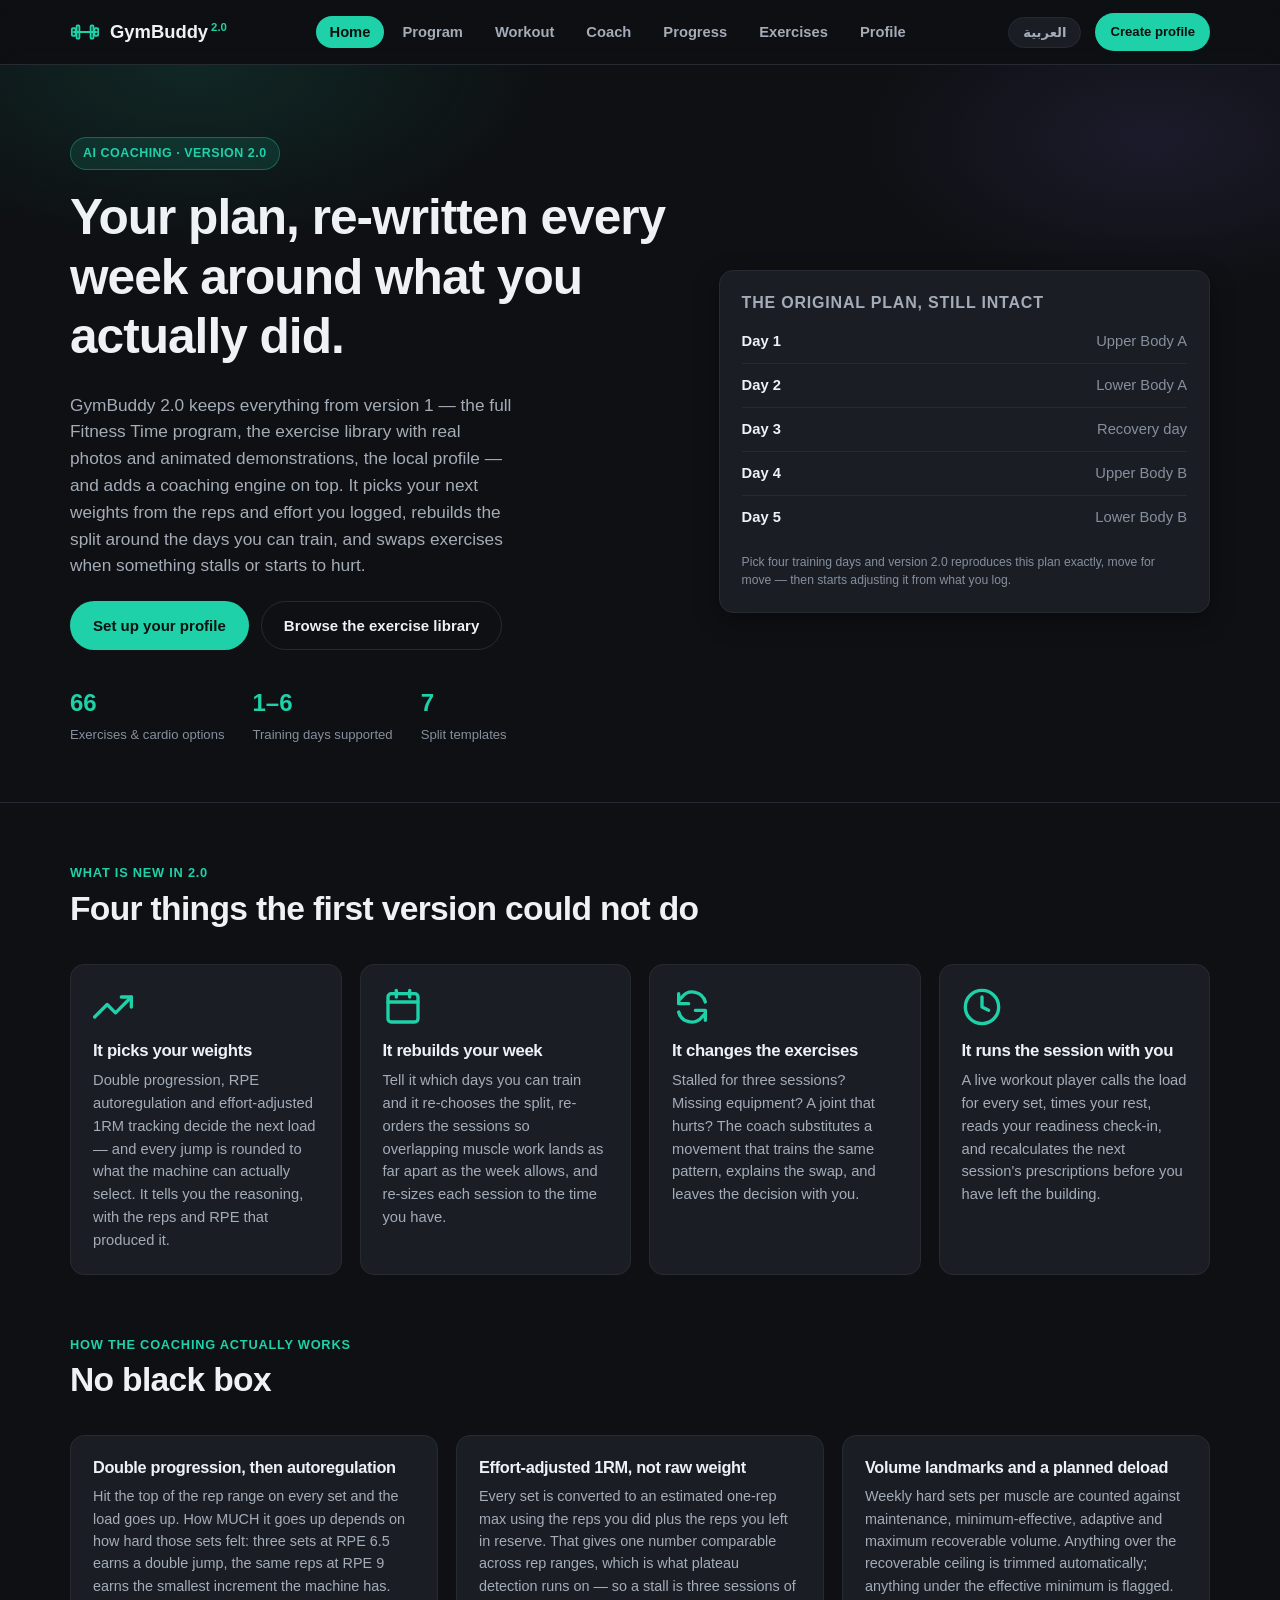
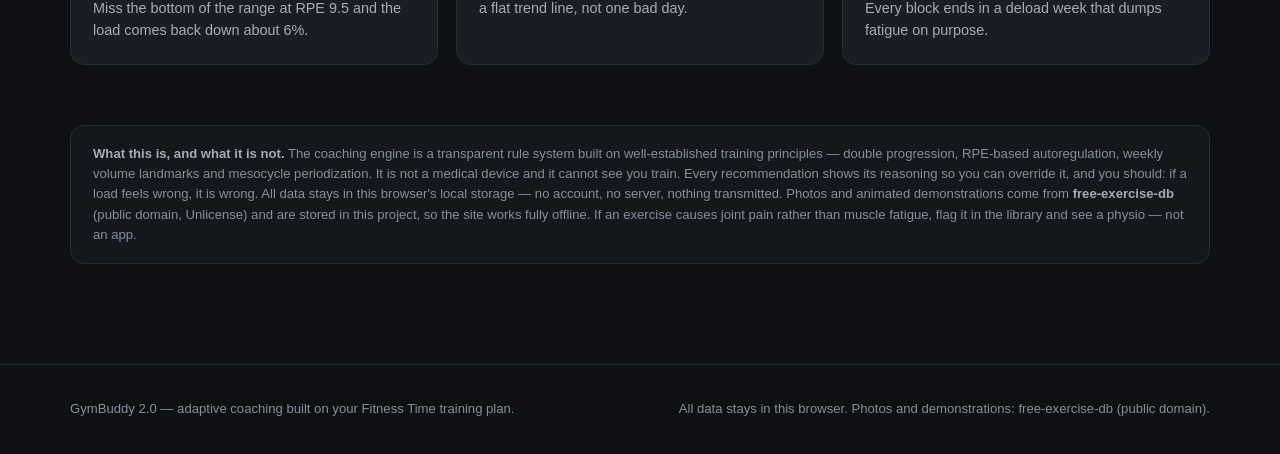
==== commit feea64e6: "Expand the library to 66 exercises with video, and give the coach cross-session analysis Media -----" ====
--- a/index.html
+++ b/index.html
@@ -81,6 +81,7 @@
 <script src="js/engine/periodization.js"></script>
 <script src="js/engine/progression.js"></script>
 <script src="js/engine/scheduler.js"></script>
+<script src="js/engine/analysis.js"></script>
 <script src="js/engine/adaptation.js"></script>
 <script src="js/engine/coach.js"></script>
 <script src="js/storage.js"></script>
--- a/css/style.css
+++ b/css/style.css
@@ -208,6 +208,7 @@
   width:100%; height:100%; object-fit: cover; display:block;
   transition: transform .25s ease;
 }
+.ex-media video.ex-photo{ transform:none; }
 .ex-card:hover .ex-media .ex-photo{ transform: scale(1.04); }
 .ex-media .play-badge{
   position:absolute; right:8px; bottom:8px; z-index:2;
@@ -226,13 +227,13 @@
   display:flex; align-items:center; justify-content:center; width:100%; height:100%;
 }
 
-/* Animated demonstration inside the detail modal */
-.gif-figure{ margin:0 0 20px; }
-.gif-figure img{
+/* Silent looping demonstration inside the detail view */
+.clip-figure{ margin:0 0 20px; }
+.clip-figure .ex-clip{
   width:100%; border-radius: var(--radius-sm); border:1px solid var(--border);
-  background: var(--card); display:block;
-}
-.gif-figure figcaption{
+  background: var(--card); display:block; aspect-ratio: 3/2; object-fit: cover;
+}
+.clip-figure figcaption{
   margin-top:8px; font-size:.78rem; color: var(--text-faint); line-height:1.45;
 }
 .ex-body{ padding:16px; display:flex; flex-direction:column; gap:8px; flex:1; }
@@ -438,6 +439,7 @@
   width:52px; height:40px; flex:none; object-fit:cover; border-radius:7px;
   border:1px solid var(--border); background:var(--bg-alt);
 }
+video.thumb{ display:block; }
 .thumb.broken{ visibility:hidden; }
 .thumb.diagram{
   display:flex; align-items:center; justify-content:center;
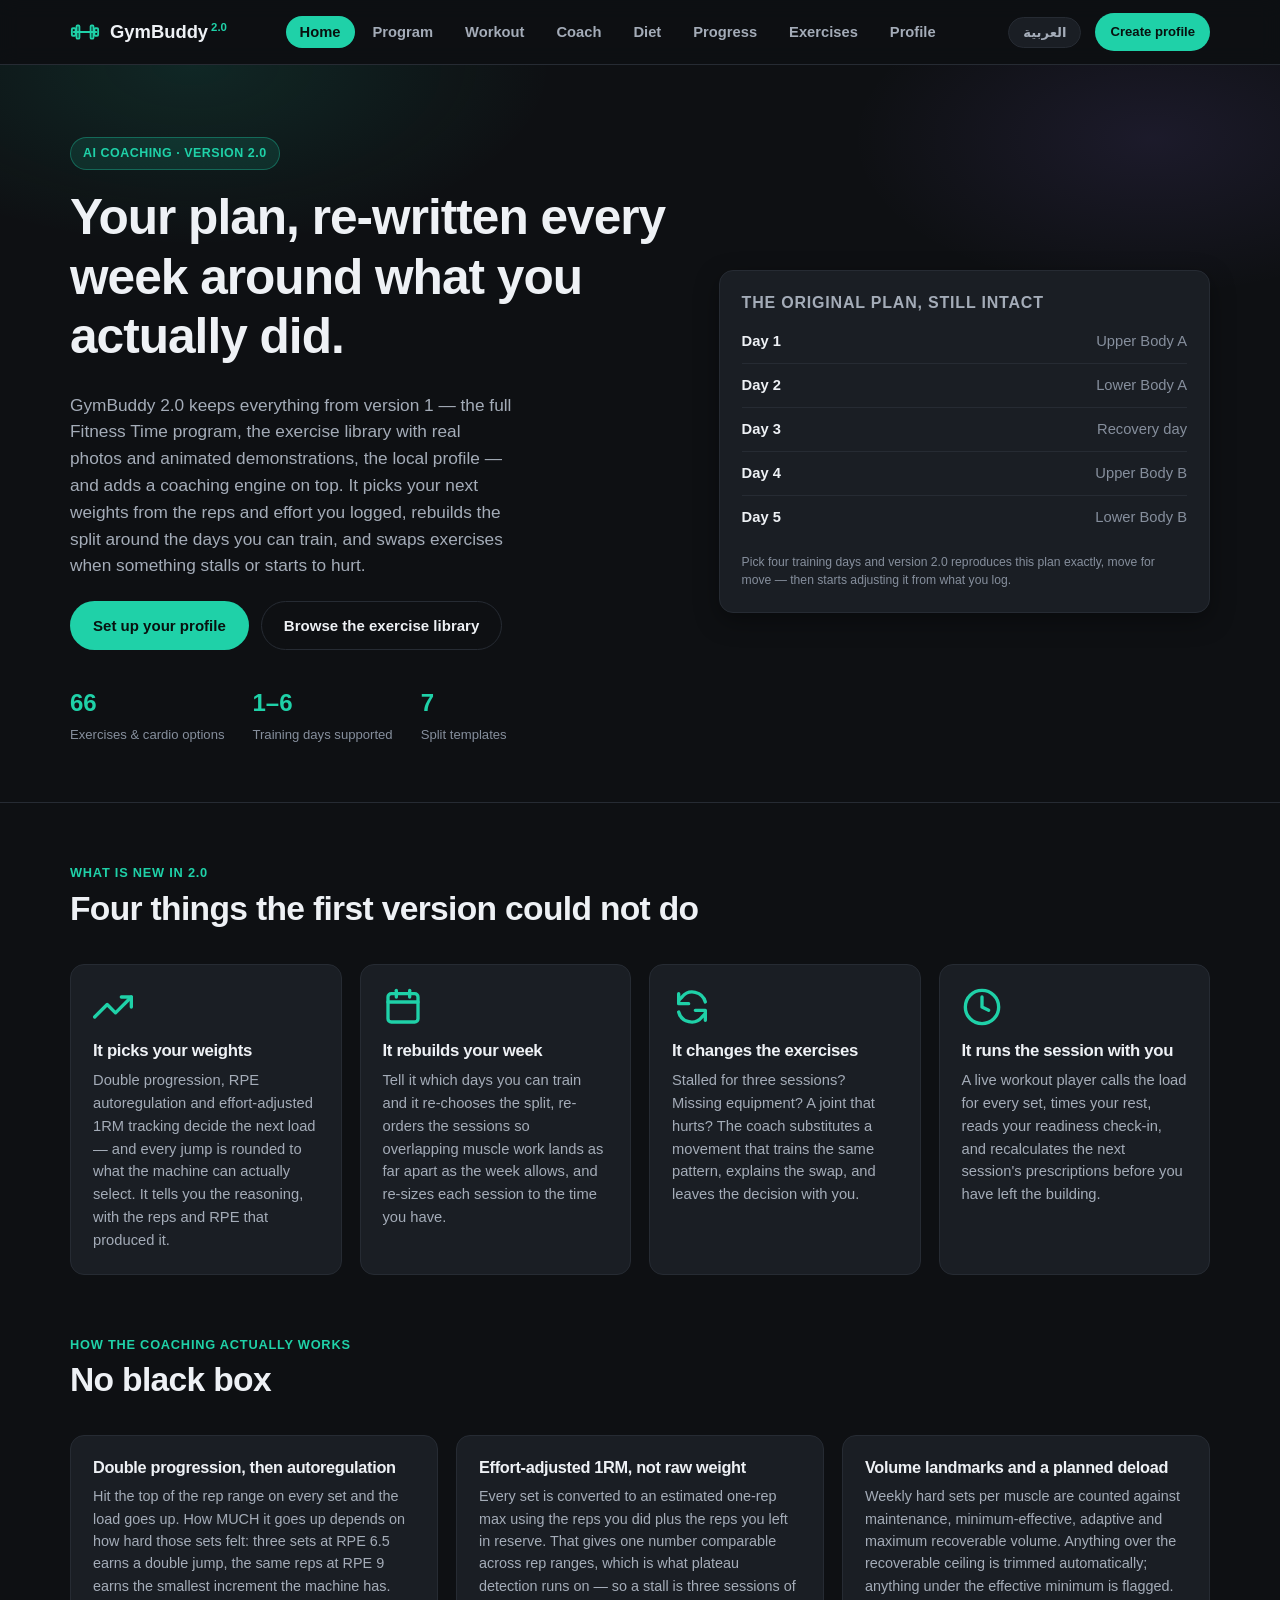
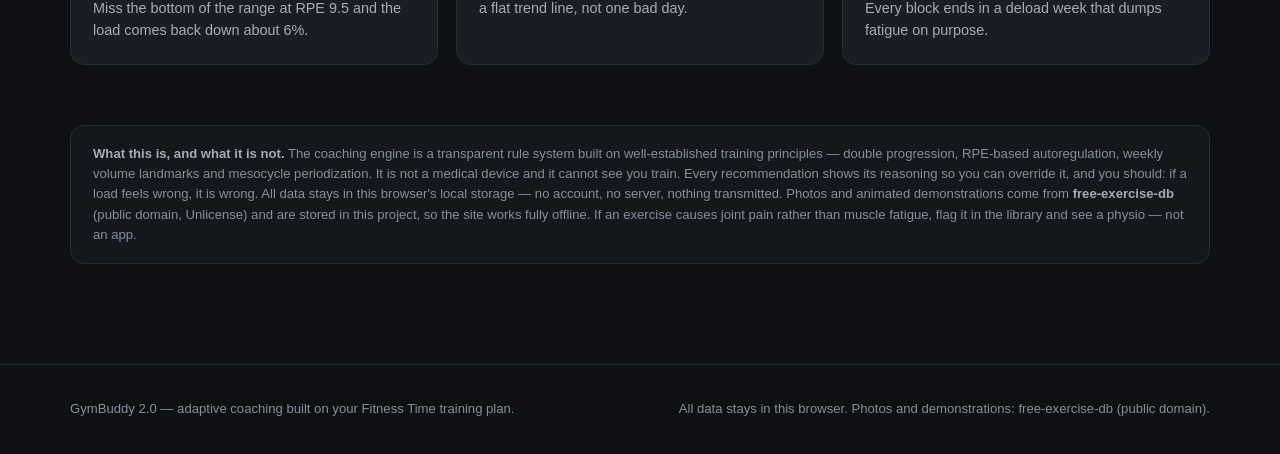
==== commit 95464630: "Make it an installable iPhone app, not a site that fits a phone The design stays as it is. What chan" ====
--- a/index.html
+++ b/index.html
@@ -2,10 +2,32 @@
 <html lang="en">
 <head>
 <meta charset="UTF-8">
-<meta name="viewport" content="width=device-width, initial-scale=1.0">
+<meta name="viewport" content="width=device-width, initial-scale=1.0, viewport-fit=cover">
+<meta name="apple-mobile-web-app-capable" content="yes">
+<meta name="mobile-web-app-capable" content="yes">
+<meta name="apple-mobile-web-app-status-bar-style" content="black-translucent">
+<meta name="apple-mobile-web-app-title" content="GymBuddy">
+<meta name="theme-color" content="#0e1013">
+<!-- Shared by link only: keep this out of search results. See robots.txt. -->
+<meta name="robots" content="noindex, nofollow">
 <meta name="description" content="Adaptive AI coaching that picks your weights, rebuilds your split around your days, and adapts your workouts.">
 <title data-i18n="home.metaTitle">GymBuddy 2.0 — Adaptive AI Coaching for Your Training Plan</title>
 <link rel="icon" type="image/svg+xml" href="assets/img/favicon.svg">
+<link rel="apple-touch-icon" href="assets/img/apple-touch-icon.png">
+<link rel="manifest" href="manifest.webmanifest">
+<!-- iOS shows a blank screen while a home-screen app boots unless it is given
+     a launch image at the device's exact pixel size. On a dark app that blank
+     is white, and it is the most obvious tell that this is a web page. -->
+<link rel="apple-touch-startup-image" media="(device-width: 375px) and (device-height: 667px) and (-webkit-device-pixel-ratio: 2)" href="assets/img/launch-750x1334.png">
+<link rel="apple-touch-startup-image" media="(device-width: 414px) and (device-height: 896px) and (-webkit-device-pixel-ratio: 2)" href="assets/img/launch-828x1792.png">
+<link rel="apple-touch-startup-image" media="(device-width: 375px) and (device-height: 812px) and (-webkit-device-pixel-ratio: 3)" href="assets/img/launch-1125x2436.png">
+<link rel="apple-touch-startup-image" media="(device-width: 390px) and (device-height: 844px) and (-webkit-device-pixel-ratio: 3)" href="assets/img/launch-1170x2532.png">
+<link rel="apple-touch-startup-image" media="(device-width: 393px) and (device-height: 852px) and (-webkit-device-pixel-ratio: 3)" href="assets/img/launch-1179x2556.png">
+<link rel="apple-touch-startup-image" media="(device-width: 402px) and (device-height: 874px) and (-webkit-device-pixel-ratio: 3)" href="assets/img/launch-1206x2622.png">
+<link rel="apple-touch-startup-image" media="(device-width: 414px) and (device-height: 896px) and (-webkit-device-pixel-ratio: 3)" href="assets/img/launch-1242x2688.png">
+<link rel="apple-touch-startup-image" media="(device-width: 428px) and (device-height: 926px) and (-webkit-device-pixel-ratio: 3)" href="assets/img/launch-1284x2778.png">
+<link rel="apple-touch-startup-image" media="(device-width: 430px) and (device-height: 932px) and (-webkit-device-pixel-ratio: 3)" href="assets/img/launch-1290x2796.png">
+<link rel="apple-touch-startup-image" media="(device-width: 440px) and (device-height: 956px) and (-webkit-device-pixel-ratio: 3)" href="assets/img/launch-1320x2868.png">
 <link rel="stylesheet" href="css/style.css">
 </head>
 <body>
@@ -24,7 +46,7 @@
   </div>
 </header>
 
-<section>
+<section class="marketing">
   <div class="wrap">
     <div class="section-head">
       <div class="kicker" data-i18n="home.newTitle"></div>
@@ -55,7 +77,7 @@
   </div>
 </section>
 
-<section style="padding-top:0;">
+<section class="marketing" style="padding-top:0;">
   <div class="wrap">
     <div class="section-head">
       <div class="kicker" data-i18n="home.howTitle"></div>
@@ -76,7 +98,9 @@
 <script src="js/i18n/en.js"></script>
 <script src="js/i18n/ar.js"></script>
 <script src="js/i18n/content.ar.js"></script>
-<script src="js/data.js"></script>
+<script src="js/data/library.js"></script>
+<script src="js/data/coaching.js"></script>
+<script src="js/data/labels.js"></script>
 <script src="js/templates.js"></script>
 <script src="js/engine/periodization.js"></script>
 <script src="js/engine/progression.js"></script>
--- a/css/style.css
+++ b/css/style.css
@@ -34,6 +34,10 @@
 html{ scroll-behavior: smooth; }
 body{
   margin:0;
+  /* Safari otherwise inflates body text when the phone is rotated to
+     landscape, which reflows the whole page mid-session. */
+  -webkit-text-size-adjust: 100%;
+  text-size-adjust: 100%;
   background: var(--bg);
   color: var(--text);
   line-height: 1.55;
@@ -56,6 +60,7 @@
 .nav{
   position: sticky; top:0; z-index: 50;
   background: rgba(14,16,19,.85);
+  -webkit-backdrop-filter: blur(10px);
   backdrop-filter: blur(10px);
   border-bottom: 1px solid var(--border);
 }
@@ -199,13 +204,13 @@
 .ex-card:hover{ transform: translateY(-3px); border-color: color-mix(in srgb, var(--accent-cat) 50%, var(--border)); box-shadow: var(--shadow); }
 .ex-media{
   position: relative; overflow: hidden;
-  aspect-ratio: 4/3; background: var(--bg-alt);
+  aspect-ratio: 3/2; background: var(--bg-alt);
   display:flex; align-items:center; justify-content:center;
   border-bottom:1px solid var(--border);
   color: var(--accent-cat, var(--accent));
 }
 .ex-media .ex-photo{
-  width:100%; height:100%; object-fit: cover; display:block;
+  width:100%; height:100%; object-fit: contain; display:block;
   transition: transform .25s ease;
 }
 .ex-media video.ex-photo{ transform:none; }
@@ -215,7 +220,7 @@
   background: rgba(8,17,15,.78); color: var(--accent);
   border:1px solid rgba(31,209,168,.4);
   padding:3px 9px; border-radius:999px; font-size:.68rem; font-weight:800;
-  letter-spacing:.04em; backdrop-filter: blur(4px);
+  letter-spacing:.04em; -webkit-backdrop-filter: blur(4px); backdrop-filter: blur(4px);
 }
 .ex-card:hover .ex-media .play-badge{ background: var(--accent); color:#08110f; border-color: var(--accent); }
 /* SVG diagram fallback, shown only if a photo fails to load */
@@ -231,7 +236,11 @@
 .clip-figure{ margin:0 0 20px; }
 .clip-figure .ex-clip{
   width:100%; border-radius: var(--radius-sm); border:1px solid var(--border);
-  background: var(--card); display:block; aspect-ratio: 3/2; object-fit: cover;
+  background: var(--bg-alt); display:block; aspect-ratio: 3/2;
+  /* `contain`, not `cover`. Most sources are 3:2 and fill this exactly, but a
+     few are portrait, and cropping those to fill the box cuts the lifter's head
+     off — which is not a trade you make with a demonstration. */
+  object-fit: contain;
 }
 .clip-figure figcaption{
   margin-top:8px; font-size:.78rem; color: var(--text-faint); line-height:1.45;
@@ -244,7 +253,8 @@
 
 /* ---------- Modal ---------- */
 .modal-overlay{
-  position: fixed; inset:0; background: rgba(5,6,8,.7); backdrop-filter: blur(3px);
+  position: fixed; inset:0; background: rgba(5,6,8,.7);
+  -webkit-backdrop-filter: blur(3px); backdrop-filter: blur(3px);
   display:none; align-items:flex-start; justify-content:center; padding: 40px 16px; z-index:100; overflow-y:auto;
 }
 .modal-overlay.open{ display:flex; }
@@ -312,6 +322,7 @@
 }
 .field input:focus, .field select:focus{ outline:2px solid var(--accent); }
 .hint{ font-size:.76rem; color: var(--text-faint); }
+.hint.warn-text{ color:var(--warn); }
 .form-actions{ display:flex; gap:10px; margin-top:18px; flex-wrap:wrap; }
 
 /* ---------- Profile page ---------- */
@@ -342,7 +353,16 @@
 .stat-tile b{ display:block; font-size:1.4rem; }
 .stat-tile span{ color: var(--text-faint); font-size:.76rem; text-transform:uppercase; letter-spacing:.04em; }
 
-.tabs{ display:flex; gap:4px; border-bottom:1px solid var(--border); margin-bottom:20px; }
+/* Four tabs do not fit across a 375px phone — they were pushing the whole
+   page 50px sideways. Scroll the strip instead of the document: a row of tabs
+   is exactly the thing a person expects to be able to swipe. */
+.tabs{
+  display:flex; gap:4px; border-bottom:1px solid var(--border); margin-bottom:20px;
+  overflow-x:auto; overflow-y:hidden; flex-wrap:nowrap;
+  scrollbar-width:none; -webkit-overflow-scrolling:touch;
+}
+.tabs::-webkit-scrollbar{ display:none; }
+.tab-btn{ flex:0 0 auto; }
 .tab-btn{ background:none; border:none; color: var(--text-faint); padding:10px 16px; font-weight:700; cursor:pointer; font-size:.9rem; border-bottom:2px solid transparent; }
 .tab-btn.active{ color: var(--text); border-color: var(--accent); }
 .tab-panel{ display:none; }
@@ -502,6 +522,12 @@
 .coach-card.sev-warn{ border-left-color:var(--warn); }
 .coach-card.sev-info{ border-left-color:var(--info); }
 .coach-card .ch{ display:flex; align-items:flex-start; justify-content:space-between; gap:14px; margin-bottom:8px; }
+/* The category label does not wrap, so on a narrow card it took its full width
+   and left the headline about sixty pixels to live in — seven lines of one
+   word each. Below 620px it becomes a kicker above the headline instead. */
+@media (max-width: 620px){
+  .coach-card .ch{ flex-direction: column-reverse; align-items: flex-start; gap: 4px; }
+}
 .coach-card h3{ margin:0; font-size:1rem; }
 .coach-card p{ margin:0; font-size:.9rem; white-space:pre-line; }
 .coach-card .ca{ display:flex; gap:10px; margin-top:14px; flex-wrap:wrap; }
@@ -553,7 +579,7 @@
 }
 .ex-line:hover{ background:rgba(255,255,255,.02); }
 .ex-line .nm{ flex:1; min-width:0; }
-.ex-line .nm b{ display:block; font-weight:600; overflow:hidden; text-overflow:ellipsis; white-space:nowrap; }
+.ex-line .nm b{ display:block; font-weight:600; overflow-wrap:break-word; }
 .ex-line .nm span{ font-size:.74rem; color:var(--text-faint); }
 .ex-line .ld{ text-align:right; white-space:nowrap; font-variant-numeric:tabular-nums; }
 .ex-line .ld b{ display:block; font-weight:800; }
@@ -597,6 +623,25 @@
 .rest-bar .lbl b{ color:var(--text); display:block; }
 .rest-bar .bar{ position:absolute; left:0; bottom:0; height:3px; background:var(--accent); border-radius:0 0 var(--radius) var(--radius); transition:width .3s linear; }
 
+/* On a phone the four children — clock, label, skip, +30s — cannot sit on one
+   line: the label collapsed into a one-word-per-line column three hundred
+   pixels tall that buried the set underneath it, and "+30s" fell off the right
+   edge. Two rows instead: the clock and what you are resting for, then the two
+   controls side by side and wide enough to hit without looking. */
+@media (max-width: 560px){
+  .rest-bar{
+    display:grid; grid-template-columns:auto 1fr; gap:6px 14px;
+    padding:12px 14px; align-items:center;
+  }
+  .rest-bar .t{ font-size:1.5rem; min-width:0; }
+  .rest-bar .lbl{ font-size:.8rem; line-height:1.3; }
+  .rest-bar .lbl b{ display:inline; }
+  .rest-bar .lbl span{ display:block; color:var(--text-faint); }
+  .rest-bar .btn{ grid-column:span 1; width:100%; }
+  .rest-bar #restSkip{ grid-column:1; }
+  .rest-bar #restPlus{ grid-column:2; }
+}
+
 .wo-card{
   background:var(--card); border:1px solid var(--border); border-radius:var(--radius);
   margin-bottom:16px; overflow:hidden;
@@ -607,7 +652,7 @@
 .wo-head .meta{ flex:1; min-width:0; }
 .wo-head h3{ margin:0 0 4px; font-size:1rem; }
 .wo-head .sub{ font-size:.76rem; color:var(--text-faint); }
-.wo-target{ text-align:right; white-space:nowrap; }
+.wo-target{ text-align:end; white-space:nowrap; }
 .wo-target b{ display:block; font-size:1.2rem; font-weight:800; }
 .wo-target span{ font-size:.74rem; color:var(--text-faint); }
 
@@ -649,6 +694,15 @@
 @media (max-width:560px){
   .set-row{ grid-template-columns:26px 1fr 1fr 1fr; row-gap:8px; }
   .set-row .log-btn{ grid-column:1 / -1; }
+
+  /* The prescription is `white-space: nowrap` and about 230px wide, which on
+     a 375px phone left the exercise name roughly fifteen pixels to live in —
+     "Chest Press Machine" came out as three lines of one word. Give the name
+     the top row and drop the prescription underneath it. */
+  .wo-head{ flex-wrap:wrap; }
+  .wo-head .meta{ flex:1 1 150px; }
+  .wo-target{ flex:1 0 100%; text-align:start; display:flex; align-items:baseline; gap:10px; }
+  .wo-target b{ display:inline; }
 }
 
 .wo-side .card{ margin-bottom:16px; }
@@ -678,6 +732,37 @@
 .chart-card h3{ font-size:1rem; margin:0 0 4px; }
 .chart-card .hint{ margin-bottom:14px; }
 canvas.chart{ width:100%; display:block; }
+
+/* ---------- Diet ---------- */
+.macro-bar{
+  display:flex; height:14px; border-radius:99px; overflow:hidden;
+  background:var(--bg-alt); border:1px solid var(--border); margin:14px 0 18px;
+}
+.macro-seg{ height:100%; transition:width .2s ease; }
+.macro-seg.protein{ background:var(--accent); }
+.macro-seg.carb{ background:var(--info); }
+.macro-seg.fat{ background:var(--warn); }
+.macro-legend{ display:grid; grid-template-columns:repeat(auto-fit,minmax(160px,1fr)); gap:12px; }
+.macro-item{ display:flex; align-items:flex-start; gap:10px; }
+.macro-item b{ font-size:.98rem; }
+.macro-item span{ display:block; font-size:.78rem; color:var(--text-faint); }
+.macro-dot{ width:11px; height:11px; border-radius:50%; margin-top:5px; flex:none; }
+.macro-dot.protein{ background:var(--accent); }
+.macro-dot.carb{ background:var(--info); }
+.macro-dot.fat{ background:var(--warn); }
+
+.meal-card{ margin-bottom:16px; }
+.meal-head{ display:flex; justify-content:space-between; align-items:baseline; flex-wrap:wrap; gap:6px 14px; margin-bottom:10px; }
+.meal-head h4{ margin:0; font-size:1.02rem; }
+.meal-foods{ list-style:none; margin:0; padding:0; display:flex; flex-direction:column; gap:10px; }
+.meal-foods li{
+  display:grid; grid-template-columns:1fr auto; gap:2px 14px; align-items:baseline;
+  padding-top:10px; border-top:1px solid var(--border);
+}
+.meal-foods li:first-child{ padding-top:0; border-top:none; }
+.mf-name{ font-weight:600; grid-column:1; }
+.mf-serving{ grid-column:2; text-align:end; font-size:.82rem; color:var(--text-dim); }
+.mf-macro{ grid-column:1 / -1; font-size:.8rem; }
 
 .log-entry{
   display:flex; gap:16px; align-items:center; padding:14px 0; border-bottom:1px solid var(--border);
@@ -781,7 +866,8 @@
 .skip-link {
   position: absolute; inset-inline-start: 8px; top: -60px; z-index: 100;
   background: var(--accent); color: #08110f; font-weight: 800;
-  padding: 10px 18px; border-radius: 0 0 8px 8px; transition: top .15s;
+  padding: 12px 18px; border-radius: 0 0 8px 8px; transition: top .15s;
+  display: inline-flex; align-items: center; min-height: 44px;
 }
 .skip-link:focus { top: 0; }
 
@@ -885,3 +971,567 @@
   }
   a { color: #000; text-decoration: none; }
 }
+
+/* Calibration table: four tight columns of numbers, and they have to stay
+   usable on a phone, so the inputs shrink rather than the table scrolling. */
+.cal-table td{ vertical-align: middle; }
+.cal-table input{ width:100%; min-width:56px; padding:6px 8px; font-size:.82rem;
+  background:var(--bg-alt); color:var(--text); border:1px solid var(--border); border-radius:8px; }
+.cal-table th:not(:first-child), .cal-table td:not(:first-child){ width:22%; }
+.cal-actions{ display:flex; gap:8px; flex-wrap:wrap; }
+@media (max-width: 520px){
+  .cal-table th:first-child, .cal-table td:first-child{ font-size:.78rem; }
+  .cal-table input{ min-width:44px; padding:5px 6px; }
+}
+
+/* ---------- Long button labels on a narrow screen ----------
+   Buttons are `white-space: nowrap` so a label never breaks mid-phrase, which
+   is right on a desktop and wrong on a phone: a coach action reading "Bring
+   the deload forward to this week" came out 423px wide on a 375px screen and
+   pushed the whole page sideways. Below 620px the label is allowed to wrap
+   onto a second line instead of the page scrolling. */
+@media (max-width: 620px){
+  .btn{ white-space: normal; max-width: 100%; }
+  .coach-card .ca .btn{ text-align: center; }
+}
+
+/* ---------- The prescription table on a phone ----------
+   Five columns — exercise, sets x reps, next load, decision, details — need
+   about 580px. On a 375px screen the table scrolled sideways, which meant the
+   one number the page exists to deliver, the next load, sat off the edge of
+   the screen with nothing to suggest it was there.
+
+   Below 620px the row stops being a table row and becomes a small block: the
+   name on top, then the prescription and the load facing each other, then the
+   decision. Nothing is hidden and nothing has to be swiped for. */
+@media (max-width: 620px){
+  .rx-table, .rx-table tbody, .rx-table tr, .rx-table td { display: block; width: auto; }
+  .rx-table thead { display: none; }
+  /* `display: block` above outranks the user-agent's `[hidden] { display: none }`,
+     which would leave every collapsed reasoning row permanently open. */
+  .rx-table tr[hidden], .rx-table td[hidden] { display: none; }
+
+  .rx-table tr.rx-row{
+    display: grid; grid-template-columns: 1fr auto; gap: 4px 12px;
+    padding: 12px 14px; align-items: center;
+  }
+  .rx-table tr.rx-row td{ padding: 0; border: none; }
+  .rx-table tr.rx-row td:nth-child(1){ grid-column: 1 / -1; }          /* thumb + name */
+  .rx-table tr.rx-row td:nth-child(2){ grid-column: 1; color: var(--text-faint); font-size: .84rem; }
+  .rx-table tr.rx-row td:nth-child(3){ grid-column: 2; text-align: end; }
+  .rx-table tr.rx-row td:nth-child(4){ grid-column: 1; }               /* decision pill */
+  /* The details chevron carries an inline text-align for RTL, so overriding
+     it here needs the same weight. */
+  .rx-table tr.rx-row td:nth-child(5){ grid-column: 2; text-align: end !important; }
+
+  .rx-table tr.rx-why td{ padding: 0 14px 16px; }
+  .rx-table tr:not(:last-child){ border-bottom: 1px solid var(--border); }
+  .rx-table tr.rx-why{ border-bottom: none; }
+}
+
+/* ---------- Horizontally scrolling tables ----------
+   The prescription table is five columns wide and a phone is not. It has
+   always scrolled sideways, but with no edge and no shadow there was nothing
+   to suggest that the weight column existed at all — the table simply looked
+   truncated. These are the classic background-attachment shadows: `local`
+   gradients that sit still against the content and `scroll` ones that stay
+   pinned to the box, so a shadow appears on whichever side has more table
+   behind it and disappears when you reach the end. */
+.table-scroll{
+  overflow-x: auto;
+  -webkit-overflow-scrolling: touch;
+  overscroll-behavior-x: contain;   /* a sideways swipe should not navigate back */
+  background:
+    linear-gradient(to right, var(--card) 40%, rgba(20,22,26,0)) left center / 32px 100% no-repeat local,
+    linear-gradient(to left,  var(--card) 40%, rgba(20,22,26,0)) right center / 32px 100% no-repeat local,
+    radial-gradient(farthest-side at 0 50%, rgba(0,0,0,.45), rgba(0,0,0,0)) left center / 14px 100% no-repeat scroll,
+    radial-gradient(farthest-side at 100% 50%, rgba(0,0,0,.45), rgba(0,0,0,0)) right center / 14px 100% no-repeat scroll;
+}
+
+/* ============================================================================
+   Touch devices and phones
+   ----------------------------------------------------------------------------
+   Everything below is keyed to how the device is being pointed at rather than
+   to how wide the window is. A narrow desktop window is not a phone: it has a
+   mouse, it has hover, and tapping a 32px button with a cursor is fine. The
+   things that actually break are consequences of a finger and of Safari's
+   input handling, so `pointer: coarse` and `hover: none` are the honest
+   conditions to test.
+   ============================================================================ */
+
+/* iOS Safari zooms the page in whenever a focused form control has text
+   smaller than 16px, and it does not zoom back out afterwards. On the workout
+   page that meant every single weight and rep entry left the lifter zoomed
+   into a corner of their own session, mid-set, needing to pinch back out.
+   Sixteen pixels is the threshold, so on a touch device the fields get
+   sixteen pixels. Desktop keeps its denser typography. */
+@media (pointer: coarse) {
+  input, select, textarea,
+  .set-row input, .set-row select,
+  .cal-table input, .search-input, .field input, .field select {
+    font-size: 16px;
+  }
+
+  /* A finger is about 9mm across; 44px is the smallest target that can be hit
+     reliably without looking. Padding is used rather than height so nothing
+     is stretched out of shape — and the set row's own inputs matter most,
+     because they are tapped forty times a session with a bar in the way. */
+  .btn, .btn-sm, .tab-btn, .chip, .day-btn, .lang-switch, .nav-toggle,
+  .seg button, .readiness-scale button, .modal-close, .nav-links a,
+  .set-row input, .set-row select, .set-row .log-btn {
+    min-height: 44px;
+  }
+  .set-row input, .set-row select { padding-block: 10px; }
+  .tab-btn { padding: 12px 16px; }
+  .chip, .lang-switch { padding-block: 11px; }
+  .nav-toggle { min-width: 44px; }
+  .brand, .nav-user, .search-input, .plist button, .field select, .field input,
+  .profile-switch button { min-height: 44px; }
+  .nav-user { min-width: 44px; }
+  /* The "why this weight" disclosure is a 20px line of text, and it is the
+     one control on the page a lifter taps while curious rather than while
+     concentrating — it should not need aiming. */
+  .wo-why summary { padding-block: 12px; }
+  .cal-table input { min-height: 40px; }   /* four to a row; 44 would not fit */
+
+  /* Checkboxes are drawn by the browser at 16px and cannot be padded, so the
+     label around them carries the target instead. */
+  .toggle { min-height: 44px; }
+  .toggle input { width: 20px; height: 20px; }
+
+  /* The grey flash Safari paints over anything tappable, which on a dark
+     theme reads as a rendering fault rather than as feedback. The app already
+     gives its own :active and focus styles. */
+  a, button, input, select, textarea, summary, [role="tab"] {
+    -webkit-tap-highlight-color: transparent;
+  }
+}
+
+/* A tap on a touch screen leaves :hover applied until you tap somewhere else,
+   so a card you touched stays lifted and highlighted as though the cursor were
+   still on it. These are decoration; on a device with no pointer to hover
+   with, they should simply not exist. */
+@media (hover: none) {
+  .card:hover { border-color: var(--border); }
+  .ex-card:hover { transform: none; box-shadow: none; border-color: var(--border); }
+  .ex-card:hover .ex-media .ex-photo { transform: none; }
+  .ex-card:hover .ex-media .play-badge { background: rgba(8,17,15,.72); color: var(--text); border-color: var(--border); }
+  .nav-links a:hover { background: none; color: var(--text-dim); }
+  .nav-links a.active:hover { background: var(--accent); color: #08110f; }
+  table.ex-table tr:hover td, .rx-table tr.rx-row:hover td, .ex-line:hover { background: transparent; }
+}
+
+/* Landscape on a phone is 375px tall, and a 64px sticky header plus a sticky
+   rest bar leaves almost nothing for the session itself. */
+@media (max-height: 460px) and (pointer: coarse) {
+  .nav { position: static; }
+  .rest-bar { top: 0; }
+  .hero { padding: 32px 0 24px; }
+}
+
+/* ============================================================================
+   ==  Phone layout  ==========================================================
+   ============================================================================
+   Everything above this point was designed for a browser window and then made
+   to survive a narrow one. That is not the same thing as being designed for a
+   phone, and it showed: a marketing hero filling the first screen every time
+   the app opened, headings at forty-six pixels, one card per screenful, and a
+   hamburger standing between the lifter and the page they open five times a
+   session.
+
+   This section is the phone design. It is scoped to `max-width: 700px` so the
+   desktop layout is untouched, and it does three things: gives the app a
+   shell (a bottom tab bar and a slim header), a type scale that belongs on a
+   395-point screen, and a density that puts real content above the fold.
+   ============================================================================ */
+
+/* ---------- Safe areas ----------
+   `viewport-fit=cover` lets the page use the full screen, which is what makes
+   a dark app look like an app on an iPhone rather than a page in a letterbox.
+   The cost is that the notch and the home indicator now overlap the layout,
+   so every fixed edge has to pay the inset back. */
+:root{
+  --safe-top: env(safe-area-inset-top, 0px);
+  --safe-bottom: env(safe-area-inset-bottom, 0px);
+  --safe-left: env(safe-area-inset-left, 0px);
+  --safe-right: env(safe-area-inset-right, 0px);
+  --tabbar-h: 56px;
+}
+
+/* ---------- Bottom tab bar ---------- */
+.tabbar{ display: none; }
+
+@media (max-width: 700px){
+  .tabbar{
+    display: grid;
+    grid-template-columns: repeat(7, 1fr);
+    position: fixed; inset-inline: 0; bottom: 0; z-index: 90;
+    padding-bottom: var(--safe-bottom);
+    background: rgba(14,16,19,.92);
+    -webkit-backdrop-filter: saturate(180%) blur(18px);
+    backdrop-filter: saturate(180%) blur(18px);
+    border-top: 1px solid var(--border);
+  }
+  .tabbar a{
+    display: flex; flex-direction: column; align-items: center; justify-content: center;
+    gap: 3px; height: var(--tabbar-h); color: var(--text-faint);
+    font-size: .625rem; font-weight: 700; letter-spacing: .01em;
+    text-decoration: none; transition: color .15s ease;
+  }
+  .tabbar a svg{ width: 23px; height: 23px; flex: none; }
+  /* A label that wraps makes the tab taller than the bar and the text spills
+     out under it. Short labels are the fix (see tab.* in the Arabic strings);
+     this is the guard that keeps a future long one from breaking the bar. */
+  .tabbar a span{
+    max-width: 100%; white-space: nowrap; overflow: hidden; text-overflow: ellipsis;
+  }
+  .tabbar a.active{ color: var(--accent); }
+  .tabbar a:active{ opacity: .55; }
+  /* Arabic labels need a touch more room and no letter-spacing. */
+  [dir="rtl"] .tabbar a{ font-size: .66rem; letter-spacing: 0; }
+
+  /* Content has to clear the bar, and the footer is the last thing above it. */
+  body{ padding-bottom: calc(var(--tabbar-h) + var(--safe-bottom)); }
+
+  /* ---------- Slim header ----------
+     The bar below takes over navigation, so the header keeps only identity and
+     the two controls that are not destinations: language and profile. */
+  .nav .wrap{ height: 52px; padding-inline: 14px; gap: 10px; }
+  .nav{ padding-top: var(--safe-top); }
+  .nav-toggle, .nav-links{ display: none !important; }
+  .brand{ font-size: .98rem; gap: 8px; margin-inline-end: auto; }
+  .brand .mark{ width: 24px; height: 24px; }
+  .brand .ver{ font-size: .58rem; }
+  .lang-switch{ padding: 8px 12px; font-size: .76rem; }
+  .nav-user{ padding: 0; border: none; background: none; }
+  .nav-avatar{ width: 34px; height: 34px; font-size: .84rem; }
+
+  /* ---------- Type scale ----------
+     Forty-six-pixel headlines are a desktop idea. On a phone held at arm's
+     length the same hierarchy is carried by about half the size, and the space
+     that frees up is what lets a screen hold more than one card. */
+  h1, .hero h1{ font-size: 1.65rem; line-height: 1.18; letter-spacing: -.02em; }
+  h2{ font-size: 1.3rem; line-height: 1.22; }
+  h3{ font-size: 1.02rem; }
+  h4{ font-size: .92rem; }
+  body{ font-size: .95rem; line-height: 1.5; }
+  p{ font-size: .95rem; margin-bottom: .75em; }
+  .hint{ font-size: .8rem; }
+  .section-head h2{ font-size: 1.45rem; }
+  .section-head p{ font-size: .9rem; color: var(--text-faint); }
+  .section-head .kicker{ font-size: .68rem; }
+  [dir="rtl"] body{ line-height: 1.65; }
+
+  /* ---------- Density ---------- */
+  .wrap{ padding-inline: 14px; }
+  section{ padding-block: 18px; }
+  .section-head{ margin-bottom: 14px; }
+  .card, .chart-card{ padding: 15px; border-radius: 16px; }
+  .coach-card{ padding: 15px 16px; border-radius: 16px; }
+  .grid, .grid-3, .grid-4{ gap: 12px; }
+  .kpi-grid{ gap: 10px; margin-bottom: 18px; }
+  .kpi{ padding: 14px; border-radius: 14px; }
+  .kpi b{ font-size: 1.35rem; }
+  .kpi span{ font-size: .64rem; }
+  .stat-row{ gap: 10px; }
+  .stat-tile{ padding: 12px; }
+  .stat-tile b{ font-size: 1.25rem; }
+  .stat-tile span{ font-size: .66rem; }
+
+  /* ---------- Hero ----------
+     A returning lifter does not need the pitch. The headline and the button
+     stay; the paragraph explaining what the app is goes, because by the second
+     visit it is just a screenful of scrolling between them and the session. */
+  .hero{ padding: 20px 0 18px; }
+  .hero .lead{ display: none; }
+  /* The week overview is genuinely useful, so it stays — it just stacks under
+     the buttons now instead of sitting beside them. */
+  .hero-card{ margin-top: 18px; padding: 15px; border-radius: 16px; }
+  /* Copy that explains what the app is, to somebody already using it. */
+  body.has-profile .marketing{ display: none; }
+  .hero-grid{ gap: 18px; }
+  .eyebrow{ font-size: .66rem; padding: 6px 12px; }
+  .hero .btn{ width: 100%; }
+  .hero-actions{ display: flex; flex-direction: column; gap: 10px; }
+  .hero-stats{ margin-top: 18px; }
+
+  /* ---------- Day picker ----------
+     Seven days in a 4+3 grid wraps into an odd stub. Seven equal columns is
+     both tidier and closer to how a week actually reads. */
+  .day-picker{ display: grid; grid-template-columns: repeat(7, 1fr); gap: 5px; }
+  .day-btn{ min-width: 0; }
+  .day-btn{ padding: 10px 2px; font-size: .78rem; border-radius: 12px; }
+  .day-btn small{ font-size: .55rem; margin-top: 1px; }
+
+  /* ---------- Profile card ----------
+     A 78px avatar centred above a name, a meta line and two full-width buttons
+     took the entire first screen, which pushed the tabs — the actual content of
+     the page — below the fold. The same information reads fine as one row, and
+     "delete" stops sitting at the same visual weight as "edit". */
+  .profile-card{ text-align: start; }
+  .profile-card .avatar{
+    width: 52px; height: 52px; font-size: 1.15rem; margin: 0;
+    grid-area: av; align-self: center;
+  }
+  .profile-card > .avatar, .profile-card > .name, .profile-card > .meta{ margin-bottom: 0; }
+  .profile-card{
+    display: grid; gap: 2px 12px;
+    grid-template-columns: auto 1fr;
+    grid-template-areas: "av name" "av meta" "edit edit" "del del" "switch switch";
+    align-items: center;
+  }
+  .profile-card .name{ grid-area: name; align-self: end; font-size: 1.05rem; }
+  .profile-card .meta{ grid-area: meta; align-self: start; margin-bottom: 0; }
+  .profile-card #editBtn{ grid-area: edit; margin-top: 14px; }
+  /* Deleting a profile erases a training history that cannot be recovered. It
+     stays reachable and stays red, but it does not get to sit at the same size
+     as the button next to it. */
+  .profile-card #deleteBtn{
+    grid-area: del; margin-top: 6px !important;
+    font-size: .82rem; border-color: transparent; opacity: .85;
+  }
+  .profile-card .profile-switch{ grid-area: switch; }
+
+  /* ---------- Filter strips ----------
+     Nine muscle-group chips and five more below them wrapped into six rows and
+     pushed the first exercise off the bottom of the screen. One swipeable row
+     each keeps the whole filter set to about eighty pixels, and swiping a row
+     of pills is a gesture nobody needs taught. */
+  .filters{
+    display: flex; flex-wrap: nowrap; gap: 8px; margin-bottom: 12px;
+    overflow-x: auto; overscroll-behavior-x: contain;
+    -webkit-overflow-scrolling: touch;
+    scrollbar-width: none;
+    padding-bottom: 2px;
+    /* Bleed to the screen edges so the row reads as scrollable rather than
+       as a row that happens to be clipped. */
+    margin-inline: -14px; padding-inline: 14px;
+  }
+  .filters::-webkit-scrollbar{ display: none; }
+  .filters .chip{ flex: 0 0 auto; }
+
+  /* ---------- Session cards ---------- */
+  .session-card .sh{ padding: 14px 15px; }
+  .session-card .btn{ width: 100%; }
+  /* The name column used to fit on one line; now that Arabic carries the
+     English name in brackets, squeezing it beside the load column on a
+     narrow phone wraps it into a tall, cramped stack. Full width for the
+     name, load pushed onto its own line beneath, fixes it at the source
+     instead of truncating the very thing this was added to show. */
+  .ex-line{ padding-block: 11px; flex-wrap: wrap; }
+  .ex-line .nm{ flex-basis: 100%; }
+
+  /* ---------- Footer ----------
+     Two paragraphs of licensing under a tab bar is noise; it stays for anyone
+     who scrolls to the very end, just quietly. */
+  footer{ font-size: .72rem; opacity: .75; padding-block: 18px; }
+}
+
+/* Very small phones — the iPhone SE and the mini. */
+@media (max-width: 380px){
+  .tabbar a{ font-size: .58rem; }
+  .tabbar a svg{ width: 21px; height: 21px; }
+  h1, .hero h1{ font-size: 1.5rem; }
+  .day-btn{ font-size: .72rem; }
+  /* The wordmark goes; the page's own heading carries the identity. The link
+     keeps a full-sized target around the mark rather than shrinking to it. */
+  .brand span{ display: none; }
+  .brand{ margin-inline-end: auto; min-width: 44px; justify-content: flex-start; }
+}
+
+/* ---------- Press feedback ----------
+   With no cursor there is no hover, and without hover a tap on a dark card
+   gives nothing back at all. A brief dim is the whole of the feedback iOS
+   itself uses, and it is enough. */
+@media (hover: none){
+  .btn:active, .day-btn:active, .chip:active, .seg button:active,
+  .readiness-scale button:active, .tab-btn:active, .plist button:active,
+  .toggle:active, .set-row .log-btn:active{
+    opacity: .62; transform: scale(.985);
+  }
+  .card:active, .coach-card:active, .ex-card:active, .session-card:active{
+    transform: scale(.995);
+  }
+  .btn, .day-btn, .chip, .card, .ex-card, .coach-card, .seg button,
+  .set-row .log-btn, .toggle{
+    transition: opacity .12s ease, transform .12s ease, border-color .15s ease;
+  }
+}
+
+/* Momentum scrolling, and no rubber-band on the horizontal strips. */
+@media (pointer: coarse){
+  html, body{ -webkit-overflow-scrolling: touch; }
+  .tabs, .table-scroll{ overscroll-behavior-x: contain; }
+}
+
+/* ============================================================================
+   ==  Installed app  =========================================================
+   ============================================================================
+   The phone section above makes the site fit a phone. This section is about
+   the difference between a page that fits a phone and an app: what happens
+   when it is launched from the home screen with no browser around it, what a
+   page change looks like, and what a finger does that a mouse never does.
+   ============================================================================ */
+
+/* ---------- Page transitions ----------
+   A tab bar whose pages arrive by full page load flashes the background
+   between them, and that flash is the single most obvious tell that this is a
+   website. A cross-document view transition holds the old page on screen
+   until the new one has painted, so the change reads as one continuous
+   surface — which is exactly what a native tab bar does. Browsers without it
+   (older Safari) simply navigate as before; nothing is conditional on it. */
+@view-transition { navigation: auto; }
+
+/* The chrome is identical on every page, so it should not take part in the
+   cross-fade at all — naming it makes the browser carry the same element
+   across, and only the content between them animates. */
+.nav{ view-transition-name: app-header; }
+.tabbar{ view-transition-name: app-tabbar; }
+
+::view-transition-old(root),
+::view-transition-new(root){
+  animation-duration: .22s;
+  animation-timing-function: cubic-bezier(.32, .72, 0, 1);   /* iOS's own curve */
+}
+::view-transition-group(app-header),
+::view-transition-group(app-tabbar){ animation-duration: 0s; }
+
+@media (prefers-reduced-motion: reduce){
+  ::view-transition-old(root),
+  ::view-transition-new(root){ animation: none; }
+}
+
+/* ---------- Home-screen launch ----------
+   `html.standalone` is set by ui.js before the chrome mounts. In a home-screen
+   launch there is no browser toolbar and no way back to one, so the app owns
+   the whole screen — including the strip behind the status bar, which
+   `black-translucent` puts our own background under. */
+html.standalone, html.standalone body{
+  /* Dragging past the end of a page in a standalone app peels the whole app
+     off its background, which no native app does. */
+  overscroll-behavior-y: none;
+}
+
+html.standalone .nav{
+  /* The header is the top of the app now, not a bar under Safari's. */
+  padding-top: var(--safe-top);
+}
+
+/* Selecting the header text by long-pressing it is a browser gesture that has
+   no meaning in an app, and it fires constantly on a phone held one-handed.
+   Content itself stays selectable — a lifter may well want to copy a number. */
+.nav, .tabbar, .rest-bar{
+  -webkit-user-select: none; user-select: none;
+  -webkit-touch-callout: none;
+}
+
+/* Double-tapping a button zooms the page in on iOS unless the element opts
+   out. This is the targeted version of `user-scalable=no`: no accidental zoom
+   on the controls, while pinch-to-zoom on a photograph still works. */
+a, button, summary, label, .chip, .day-btn, .tab-btn, .seg button, .tabbar a{
+  touch-action: manipulation;
+}
+
+/* ---------- Dialogs as sheets ----------
+   A centred dialog is a desktop idea. On a phone the exercise detail came out
+   1270px tall inside a 664px window, so the whole box scrolled up the screen
+   as you read it and the close button scrolled away with it — the single most
+   "web page" moment left in the app.
+
+   iOS answers this with a sheet: anchored to the bottom edge, sized to the
+   screen rather than to its content, scrolling inside itself, with a grab
+   handle and a swipe down to dismiss. The desktop dialog above is untouched. */
+@media (max-width: 700px){
+  .modal-overlay{
+    align-items: flex-end;
+    padding: 0;
+    overflow: hidden;          /* the sheet scrolls, not the page behind it */
+  }
+  .modal{
+    width: 100%; max-width: none;
+    max-height: 92dvh;
+    display: flex; flex-direction: column;
+    border: 1px solid var(--border); border-bottom: none;
+    border-radius: 20px 20px 0 0;
+    animation: sheetUp .3s cubic-bezier(.32, .72, 0, 1);
+    transition: transform .26s cubic-bezier(.32, .72, 0, 1);
+    padding-top: 8px;
+  }
+  /* The grab handle. It is the affordance for the swipe, and it is also what
+     tells you at a glance that this is a sheet and not a new page. */
+  .modal::before{
+    content: ""; flex: none;
+    width: 38px; height: 4px; margin: 0 auto 2px;
+    border-radius: 999px; background: var(--border);
+  }
+  @keyframes sheetUp{ from{ transform: translateY(100%); } to{ transform: none; } }
+
+  .modal-close{
+    position: absolute; top: 10px; inset-inline-end: 8px; z-index: 2;
+    min-width: 44px; min-height: 44px;
+  }
+  .modal-head{ padding: 14px 18px 16px; padding-inline-end: 56px; }
+  .modal-head .m-icon{ width: 48px; height: 48px; }
+  .modal-body{
+    flex: 1; min-height: 0;
+    overflow-y: auto;
+    -webkit-overflow-scrolling: touch;
+    overscroll-behavior: contain;   /* stop the page behind it scrolling too */
+    padding: 16px 18px calc(24px + var(--safe-bottom));
+  }
+}
+
+@media (max-width: 700px) and (prefers-reduced-motion: reduce){
+  .modal{ animation: none; transition: none; }
+}
+
+/* ---------- Install hint ----------
+   iOS has no install prompt a page can call — only the Share sheet — so the
+   most a web app can honestly do is point at it, once. */
+.install-hint{
+  position: fixed; z-index: 300;
+  inset-inline: 12px;
+  bottom: calc(var(--tabbar-h) + var(--safe-bottom) + 12px);
+  display: flex; align-items: flex-start; gap: 12px;
+  padding: 13px 14px;
+  background: rgba(26,30,36,.96);
+  -webkit-backdrop-filter: saturate(180%) blur(18px);
+  backdrop-filter: saturate(180%) blur(18px);
+  border: 1px solid var(--border);
+  border-radius: 16px;
+  box-shadow: var(--shadow);
+  transform: translateY(14px); opacity: 0;
+  transition: transform .22s cubic-bezier(.32,.72,0,1), opacity .22s ease;
+}
+.install-hint.in{ transform: none; opacity: 1; }
+.install-mark{
+  flex: none; width: 42px; height: 42px; border-radius: 11px; margin-top: 1px;
+  background: var(--bg); color: var(--accent);
+  display: flex; align-items: center; justify-content: center;
+}
+.install-mark .mark{ width: 26px; height: 26px; }
+.install-copy{ min-width: 0; }
+.install-copy b{ display: block; font-size: .88rem; }
+.install-copy span{ display: block; font-size: .78rem; color: var(--text-dim); line-height: 1.4; margin-top: 2px; }
+.install-copy b + span b{ display: inline; color: var(--text); }
+.install-close{
+  flex: none; margin-inline-start: auto; align-self: flex-start;
+  min-width: 34px; min-height: 34px;
+  background: none; border: none; color: var(--text-faint);
+  font-size: 1.4rem; line-height: 1; cursor: pointer;
+}
+/* Nothing to install once it is installed, and nothing to install on a
+   desktop where the tab bar it sits above does not exist either. */
+html.standalone .install-hint{ display: none; }
+@media (min-width: 701px){ .install-hint{ display: none; } }
+
+/* ---------- "Update ready" ----------
+   The service worker never swaps itself in mid-session, so the toast carries
+   the button that does it. */
+.toast.toast-action{ display: flex; align-items: center; gap: 14px; pointer-events: auto; }
+.toast.toast-action button{
+  flex: none; min-height: 34px; padding: 0 14px;
+  background: var(--accent); color: #08110f;
+  border: none; border-radius: 999px;
+  font-weight: 700; font-size: .82rem; cursor: pointer;
+}
